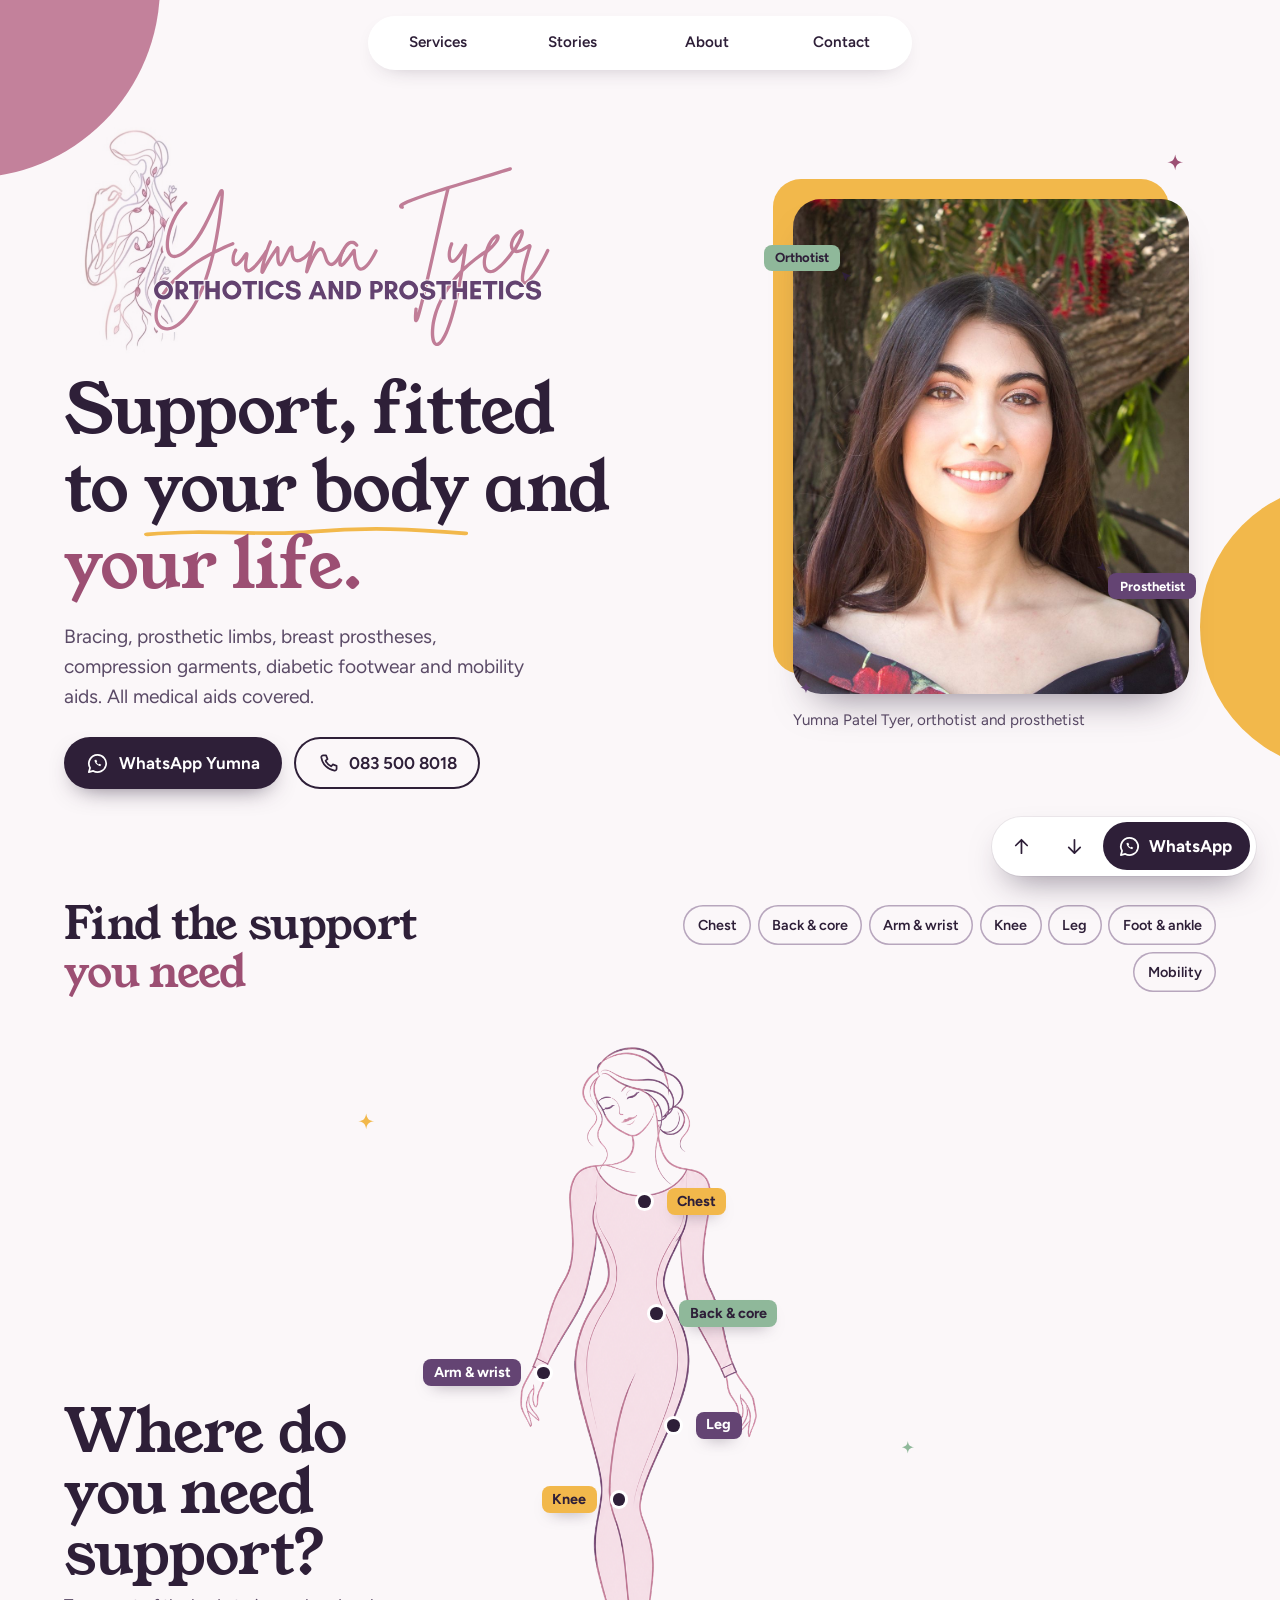
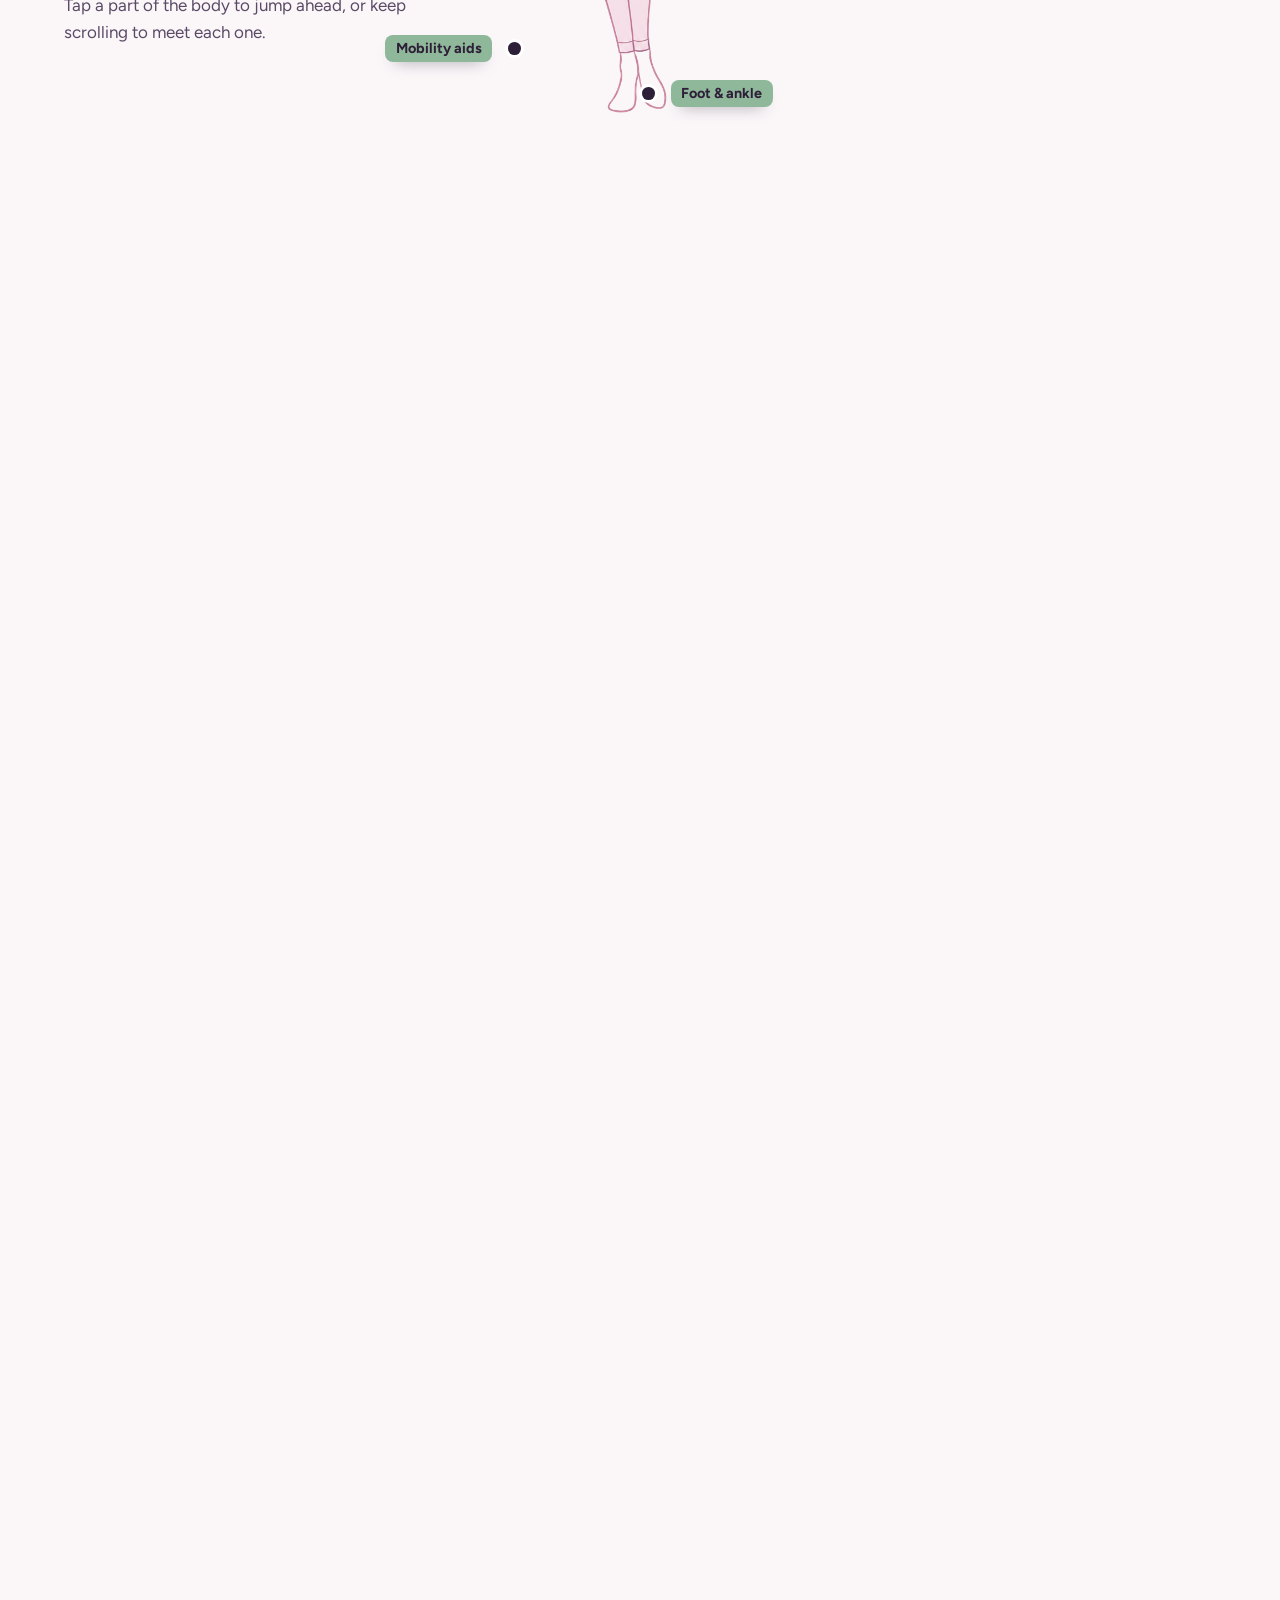
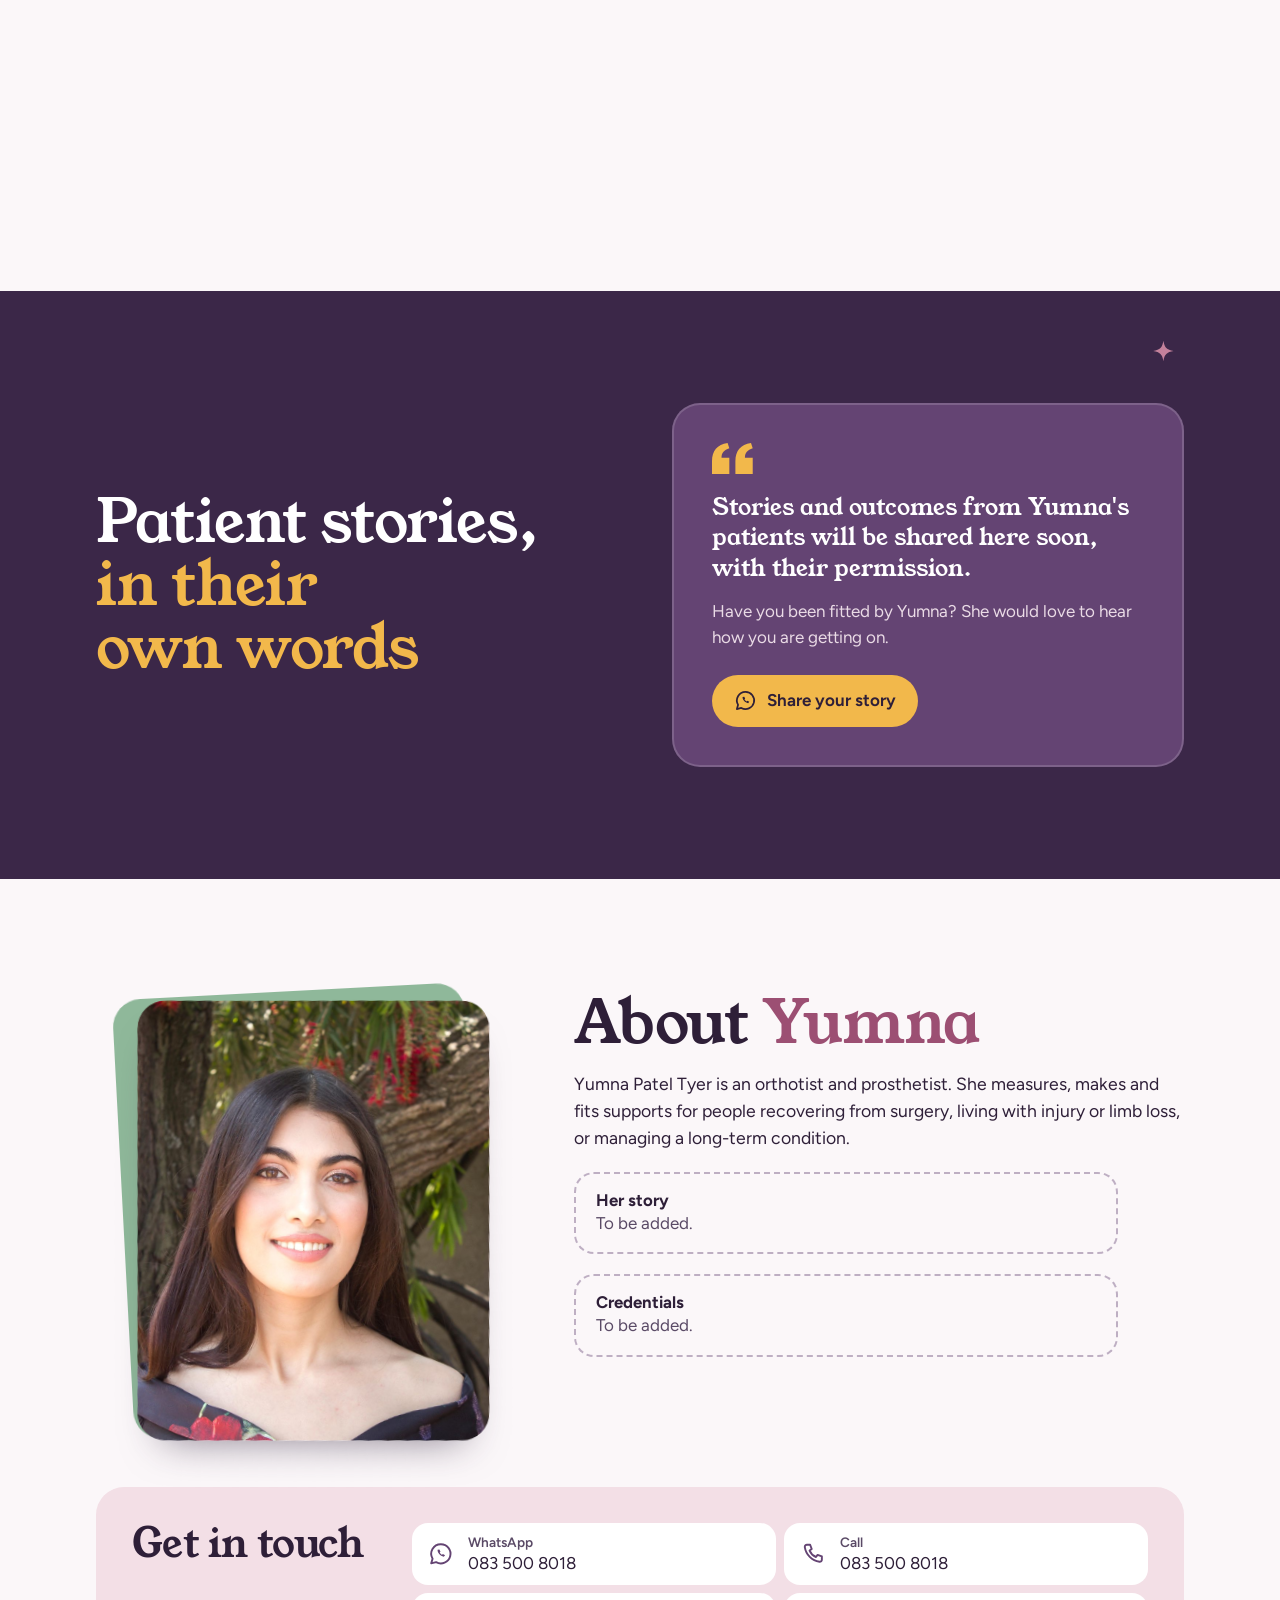
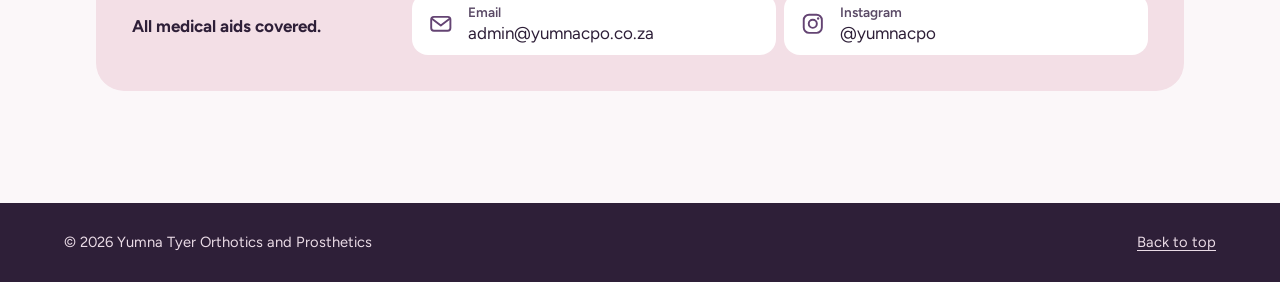
==== index.html @ 320eb532 "Initial commit: landing page, brand assets and generated hero illustrations Adds the static landing " ====
<!doctype html>
<html lang="en-ZA">
<head>
<meta charset="utf-8">
<meta name="viewport" content="width=device-width, initial-scale=1">
<title>Yumna Tyer Orthotics and Prosthetics</title>
<meta name="description" content="Bracing, prosthetic limbs, breast prostheses, compression garments, diabetic footwear and mobility aids, fitted by orthotist and prosthetist Yumna Patel Tyer. All medical aids covered.">
<meta name="theme-color" content="#fbf7f9">
<link rel="preload" href="assets/fonts/young-serif.woff2" as="font" type="font/woff2" crossorigin>
<link rel="preload" href="assets/fonts/figtree-var.woff2" as="font" type="font/woff2" crossorigin>
<link rel="stylesheet" href="css/styles.css">
<script>document.documentElement.classList.add('js');</script>
</head>
<body>

<svg class="sprite" aria-hidden="true" focusable="false">
  <symbol id="i-whatsapp" viewBox="0 0 24 24"><path d="M12 3a9 9 0 0 0-7.7 13.6L3 21l4.6-1.2A9 9 0 1 0 12 3Z" fill="none" stroke="currentColor" stroke-width="1.8" stroke-linejoin="round"/><path d="M9 8.3c-.3 2.7 2.5 5.8 5.8 6.5l1.2-1.5-2-1-.8.7c-.9-.4-1.8-1.3-2.2-2.2l.7-.8-1-2L9 8.3Z" fill="currentColor"/></symbol>
  <symbol id="i-up" viewBox="0 0 24 24"><path d="M12 19V5m-6 6 6-6 6 6" fill="none" stroke="currentColor" stroke-width="1.8" stroke-linecap="round" stroke-linejoin="round"/></symbol>
  <symbol id="i-down" viewBox="0 0 24 24"><path d="M12 5v14m-6-6 6 6 6-6" fill="none" stroke="currentColor" stroke-width="1.8" stroke-linecap="round" stroke-linejoin="round"/></symbol>
  <symbol id="i-phone" viewBox="0 0 24 24"><path d="M6.5 3.5h3l1.5 4-2 1.5a11 11 0 0 0 6 6l1.5-2 4 1.5v3a2 2 0 0 1-2.2 2A16.5 16.5 0 0 1 4.5 5.700a2 2 0 0 1 2-2.2Z" fill="none" stroke="currentColor" stroke-width="1.8" stroke-linejoin="round"/></symbol>
  <symbol id="i-mail" viewBox="0 0 24 24"><rect x="3" y="5.5" width="18" height="13" rx="2.5" fill="none" stroke="currentColor" stroke-width="1.8"/><path d="m4 7.500 8 6 8-6" fill="none" stroke="currentColor" stroke-width="1.8" stroke-linecap="round" stroke-linejoin="round"/></symbol>
  <symbol id="i-instagram" viewBox="0 0 24 24"><rect x="3.5" y="3.5" width="17" height="17" rx="5" fill="none" stroke="currentColor" stroke-width="1.8"/><circle cx="12" cy="12" r="3.800" fill="none" stroke="currentColor" stroke-width="1.8"/><circle cx="17" cy="7" r="1.1" fill="currentColor"/></symbol>
  <symbol id="i-pause" viewBox="0 0 24 24"><path d="M9 6v12m6-12v12" fill="none" stroke="currentColor" stroke-width="2.2" stroke-linecap="round"/></symbol>
  <symbol id="i-play" viewBox="0 0 24 24"><path d="M8.5 5.500v13l10-6.500-10-6.500Z" fill="currentColor"/></symbol>
  <symbol id="i-spark" viewBox="0 0 24 24"><path d="M12 1.500c.9 5.700 2.800 7.600 8.500 8.500-5.700.9-7.600 2.800-8.500 8.500-.9-5.700-2.800-7.600-8.500-8.500 5.700-.9 7.600-2.800 8.500-8.500Z" fill="currentColor"/></symbol>
  <symbol id="i-pointer" viewBox="0 0 12 12"><path d="M1 1l10 4-4.300 1.700L5 11 1 1Z" fill="currentColor"/></symbol>
</svg>

<a class="skip" href="#services">Skip to services</a>

<header class="top" id="top">
  <nav class="menu" aria-label="Sections">
    <a href="#services">Services</a>
    <a href="#stories">Stories</a>
    <a href="#about">About</a>
    <a href="#contact">Contact</a>
  </nav>
</header>

<main>

<!-- HERO -->
<section class="hero" data-stop>
  <span class="blob blob--mauve" aria-hidden="true"></span>
  <span class="blob blob--marigold" aria-hidden="true"></span>

  <div class="hero__copy">
    <h1 class="logo"><img src="assets/yumnacpo_logo.svg" alt="Yumna Tyer Orthotics and Prosthetics" width="839" height="708"></h1>
    <p class="mission">Support, fitted to <em class="mark">your body</em> and <span class="tone">your life.</span></p>
    <p class="lede">Bracing, prosthetic limbs, breast prostheses, compression garments, diabetic footwear and mobility aids. All medical aids covered.</p>
    <div class="actions">
      <a class="btn btn--primary" href="https://wa.me/27835008018?text=Hi%20Yumna%2C%20I%20found%20you%20through%20your%20website."><svg class="icon"><use href="#i-whatsapp"/></svg>WhatsApp Yumna</a>
      <a class="btn btn--quiet" href="tel:+27835008018"><svg class="icon"><use href="#i-phone"/></svg>083 500 8018</a>
    </div>
  </div>

  <figure class="portrait">
    <div class="portrait__tile">
      <img src="assets/site/portrait.jpg" alt="Yumna Patel Tyer, smiling, outdoors in front of a flowering bottlebrush tree" width="960" height="1440">
    </div>
    <span class="tag tag--sage tag--a" aria-hidden="true"><svg class="tag__ptr"><use href="#i-pointer"/></svg>Orthotist</span>
    <span class="tag tag--plum tag--b" aria-hidden="true"><svg class="tag__ptr"><use href="#i-pointer"/></svg>Prosthetist</span>
    <svg class="spark spark--a" aria-hidden="true"><use href="#i-spark"/></svg>
    <svg class="spark spark--b" aria-hidden="true"><use href="#i-spark"/></svg>
    <figcaption>Yumna Patel Tyer, orthotist and prosthetist</figcaption>
  </figure>
</section>

<!-- SERVICES -->
<section class="services" id="services" aria-labelledby="services-title">
  <div class="track">
    <div class="stage is-rest">

      <header class="stage__head">
        <h2 id="services-title">Find the support <span class="tone">you need</span></h2>
        <nav class="rail" aria-label="Body areas">
          <button type="button" data-go="1">Chest</button>
          <button type="button" data-go="2">Back &amp; core</button>
          <button type="button" data-go="3">Arm &amp; wrist</button>
          <button type="button" data-go="4">Knee</button>
          <button type="button" data-go="5">Leg</button>
          <button type="button" data-go="6">Foot &amp; ankle</button>
          <button type="button" data-go="7">Mobility</button>
        </nav>
      </header>

      <div class="stage__body">

        <div class="figure">
          <div class="figure__frame">
            <img class="figure__pose is-active" data-pose="0" src="assets/site/figure-00-rest.png" alt="" width="760" height="1344">
            <div class="spots">
              <button type="button" class="spot spot--r tag--marigold" style="--x:51%;--y:26%" data-go="1"><span class="spot__dot"></span><span class="spot__label">Chest</span></button>
              <button type="button" class="spot spot--r tag--sage" style="--x:54%;--y:41%" data-go="2"><span class="spot__dot"></span><span class="spot__label">Back &amp; core</span></button>
              <button type="button" class="spot spot--l tag--plum" style="--x:27%;--y:49%" data-go="3"><span class="spot__dot"></span><span class="spot__label">Arm &amp; wrist</span></button>
              <button type="button" class="spot spot--l tag--marigold" style="--x:45%;--y:66%" data-go="4"><span class="spot__dot"></span><span class="spot__label">Knee</span></button>
              <button type="button" class="spot spot--r tag--plum" style="--x:58%;--y:56%" data-go="5"><span class="spot__dot"></span><span class="spot__label">Leg</span></button>
              <button type="button" class="spot spot--r tag--sage" style="--x:52%;--y:92%" data-go="6"><span class="spot__dot"></span><span class="spot__label">Foot &amp; ankle</span></button>
              <button type="button" class="spot spot--l tag--sage" style="--x:20%;--y:86%" data-go="7"><span class="spot__dot"></span><span class="spot__label">Mobility aids</span></button>
            </div>
          </div>
          <svg class="spark spark--c" aria-hidden="true"><use href="#i-spark"/></svg>
          <svg class="spark spark--d" aria-hidden="true"><use href="#i-spark"/></svg>
        </div>

        <div class="panels">

          <article class="region region--intro is-active" data-step="0">
            <div class="region__text">
              <h3>Where do you need support?</h3>
              <p>Tap a part of the body to jump ahead, or keep scrolling to meet each one.</p>
            </div>
          </article>

          <article class="region" id="region-chest" data-step="1">
            <div class="region__text">
              <h3>Chest</h3>
              <ul class="region__services"><li>Breast prostheses</li><li>Post-mastectomy garments</li></ul>
            </div>
            <div class="deck">
              <ul class="deck__cards">
                <li class="card card--marigold"><div class="card__art"><img src="assets/site/product-breast-prosthesis.png" alt="" loading="lazy" width="640" height="640"></div><div class="card__body"><h4>Breast prosthesis</h4><p>A soft silicone form worn inside a pocketed bra to restore shape and balance after a mastectomy.</p></div></li>
                <li class="card card--sage"><div class="card__art"><img src="assets/site/product-mastectomy-bra.png" alt="" loading="lazy" width="640" height="640"></div><div class="card__body"><h4>Post-mastectomy bra</h4><p>A bra with pocketed cups and wide straps, made to hold a breast form securely and comfortably.</p></div></li>
                <li class="card card--soon"><div class="card__body"><h4>Guides for chest care</h4><p>Advice and videos for this area are on the way. Follow <a href="https://www.instagram.com/yumnacpo/">@yumnacpo</a> for updates.</p></div></li>
              </ul>
            </div>
          </article>

          <article class="region" id="region-back" data-step="2">
            <div class="region__text">
              <h3>Back &amp; core</h3>
              <ul class="region__services"><li>Post-op bracing</li><li>Cosmetic post-op compression</li></ul>
            </div>
            <div class="deck">
              <ul class="deck__cards">
                <li class="card card--plum"><div class="card__art"><img src="assets/site/product-back-brace.png" alt="" loading="lazy" width="640" height="640"></div><div class="card__body"><h4>Spinal brace</h4><p>A wraparound brace with a firm back panel that supports the lower spine after surgery or injury.</p></div></li>
                <li class="card card--marigold"><div class="card__art"><img src="assets/site/product-postop-compression.png" alt="" loading="lazy" width="640" height="640"></div><div class="card__body"><h4>Post-surgical compression garment</h4><p>A high-waisted garment that applies even pressure after cosmetic or abdominal surgery.</p></div></li>
                <li class="card card--soon"><div class="card__body"><h4>Guides for back and core</h4><p>Advice and videos for this area are on the way. Follow <a href="https://www.instagram.com/yumnacpo/">@yumnacpo</a> for updates.</p></div></li>
              </ul>
            </div>
          </article>

          <article class="region" id="region-arm" data-step="3">
            <div class="region__text">
              <h3>Arm &amp; wrist</h3>
              <ul class="region__services"><li>Fracture supports</li><li>Injury bracing</li><li>Medical compression garments</li></ul>
            </div>
            <div class="deck">
              <ul class="deck__cards">
                <li class="card card--sage"><div class="card__art"><img src="assets/site/product-wrist-support.png" alt="" loading="lazy" width="640" height="640"></div><div class="card__body"><h4>Wrist and forearm splint</h4><p>A strapped support that holds the wrist and forearm still while a fracture mends.</p></div></li>
                <li class="card card--plum"><div class="card__art"><img src="assets/site/product-arm-sleeve.png" alt="" loading="lazy" width="640" height="640"></div><div class="card__body"><h4>Compression arm sleeve</h4><p>A graduated-pressure sleeve worn along the arm to help manage swelling.</p></div></li>
                <li class="card card--soon"><div class="card__body"><h4>Guides for arms and wrists</h4><p>Advice and videos for this area are on the way. Follow <a href="https://www.instagram.com/yumnacpo/">@yumnacpo</a> for updates.</p></div></li>
              </ul>
            </div>
          </article>

          <article class="region" id="region-knee" data-step="4">
            <div class="region__text">
              <h3>Knee</h3>
              <ul class="region__services"><li>Injury bracing</li><li>Osteoarthritic bracing</li><li>Post-op bracing</li></ul>
            </div>
            <div class="deck">
              <ul class="deck__cards">
                <li class="card card--marigold"><div class="card__art"><img src="assets/site/product-knee-injury-brace.png" alt="" loading="lazy" width="640" height="640"></div><div class="card__body"><h4>Hinged knee brace</h4><p>A brace with side hinges that steadies the knee after a sprain or ligament injury.</p></div></li>
                <li class="card card--sage"><div class="card__art"><img src="assets/site/product-knee-oa-brace.png" alt="" loading="lazy" width="640" height="640"></div><div class="card__body"><h4>Osteoarthritis knee brace</h4><p>An unloader brace that shifts pressure away from the worn side of the knee joint.</p></div></li>
                <li class="card card--plum"><div class="card__art"><img src="assets/site/product-knee-postop-brace.png" alt="" loading="lazy" width="640" height="640"></div><div class="card__body"><h4>Post-op knee brace</h4><p>A brace with an adjustable dial that limits how far the knee bends while it recovers from surgery.</p></div></li>
                <li class="card card--soon"><div class="card__body"><h4>Guides for knees</h4><p>Advice and videos for this area are on the way. Follow <a href="https://www.instagram.com/yumnacpo/">@yumnacpo</a> for updates.</p></div></li>
              </ul>
            </div>
          </article>

          <article class="region" id="region-leg" data-step="5">
            <div class="region__text">
              <h3>Leg</h3>
              <ul class="region__services"><li>Prosthetic limbs</li><li>Medical compression garments</li></ul>
            </div>
            <div class="deck">
              <ul class="deck__cards">
                <li class="card card--marigold"><div class="card__art"><img src="assets/site/product-prosthetic-leg.png" alt="" loading="lazy" width="640" height="640"></div><div class="card__body"><h4>Below-knee prosthetic leg</h4><p>A custom socket, pylon and foot, built and fitted to replace the lower leg.</p></div></li>
                <li class="card card--sage"><div class="card__art"><img src="assets/site/product-compression-stocking.png" alt="" loading="lazy" width="640" height="640"></div><div class="card__body"><h4>Compression stockings</h4><p>Knee-high medical stockings that apply graduated pressure to the lower legs.</p></div></li>
                <li class="card card--soon"><div class="card__body"><h4>Guides for legs</h4><p>Advice and videos for this area are on the way. Follow <a href="https://www.instagram.com/yumnacpo/">@yumnacpo</a> for updates.</p></div></li>
              </ul>
            </div>
          </article>

          <article class="region" id="region-foot" data-step="6">
            <div class="region__text">
              <h3>Foot &amp; ankle</h3>
              <ul class="region__services"><li>Diabetic footwear</li><li>Fracture supports</li></ul>
            </div>
            <div class="deck">
              <ul class="deck__cards">
                <li class="card card--plum"><div class="card__art"><img src="assets/site/product-diabetic-shoe.png" alt="" loading="lazy" width="640" height="640"></div><div class="card__body"><h4>Diabetic footwear</h4><p>Shoes with a wide, deep toe box and soft uppers that protect sensitive feet.</p></div></li>
                <li class="card card--marigold"><div class="card__art"><img src="assets/site/product-walker-boot.png" alt="" loading="lazy" width="640" height="640"></div><div class="card__body"><h4>Walker boot</h4><p>A rigid, strapped boot that protects the foot and ankle after a fracture.</p></div></li>
                <li class="card card--soon"><div class="card__body"><h4>Guides for feet and ankles</h4><p>Advice and videos for this area are on the way. Follow <a href="https://www.instagram.com/yumnacpo/">@yumnacpo</a> for updates.</p></div></li>
              </ul>
            </div>
          </article>

          <article class="region" id="region-mobility" data-step="7">
            <div class="region__text">
              <h3>Mobility</h3>
              <ul class="region__services"><li>Wheelchairs</li><li>Mobility aids</li></ul>
            </div>
            <div class="deck">
              <ul class="deck__cards">
                <li class="card card--sage"><div class="card__art"><img src="assets/site/product-wheelchair.png" alt="" loading="lazy" width="640" height="640"></div><div class="card__body"><h4>Wheelchair</h4><p>A lightweight manual wheelchair, chosen and adjusted to fit you.</p></div></li>
                <li class="card card--plum"><div class="card__art"><img src="assets/site/product-walking-frame.png" alt="" loading="lazy" width="640" height="640"></div><div class="card__body"><h4>Walking frame and crutches</h4><p>A folding frame and elbow crutches for steadier walking.</p></div></li>
                <li class="card card--soon"><div class="card__body"><h4>Guides for getting around</h4><p>Advice and videos for this area are on the way. Follow <a href="https://www.instagram.com/yumnacpo/">@yumnacpo</a> for updates.</p></div></li>
              </ul>
            </div>
          </article>

        </div>
      </div>
    </div>
  </div>
</section>

<!-- STORIES -->
<section class="stories" id="stories" data-stop aria-labelledby="stories-title">
  <svg class="spark spark--e" aria-hidden="true"><use href="#i-spark"/></svg>
  <div class="stories__inner">
    <h2 id="stories-title">Patient stories, <span class="tone">in their own words</span></h2>
    <div class="story-slot">
      <svg class="story-slot__quote" viewBox="0 0 48 36" aria-hidden="true"><path d="M0 36V21C0 9 6 2 18 0l2 6c-6 2-9 5-9 11h9v19H0Zm27 0V21C27 9 33 2 45 0l2 6c-6 2-9 5-9 11h9v19H27Z" fill="currentColor"/></svg>
      <p class="story-slot__lead">Stories and outcomes from Yumna's patients will be shared here soon, with their permission.</p>
      <p>Have you been fitted by Yumna? She would love to hear how you are getting on.</p>
      <a class="btn btn--light" href="https://wa.me/27835008018?text=Hi%20Yumna%2C%20I%27d%20like%20to%20share%20my%20story."><svg class="icon"><use href="#i-whatsapp"/></svg>Share your story</a>
    </div>
  </div>
</section>

<!-- ABOUT -->
<section class="about" id="about" data-stop aria-labelledby="about-title">
  <div class="about__inner">
    <figure class="about__photo">
      <img src="assets/site/portrait.jpg" alt="Portrait of Yumna Patel Tyer" loading="lazy" width="960" height="1440">
    </figure>
    <div class="about__copy">
      <h2 id="about-title">About <span class="tone">Yumna</span></h2>
      <p class="about__role">Yumna Patel Tyer is an orthotist and prosthetist. She measures, makes and fits supports for people recovering from surgery, living with injury or limb loss, or managing a long-term condition.</p>
      <div class="todo">
        <h3>Her story</h3>
        <p>To be added.</p>
      </div>
      <div class="todo">
        <h3>Credentials</h3>
        <p>To be added.</p>
      </div>
    </div>

    <div class="contact" id="contact">
      <h2>Get in touch</h2>
      <ul class="contact__list">
        <li><a href="https://wa.me/27835008018?text=Hi%20Yumna%2C%20I%20found%20you%20through%20your%20website."><svg class="icon"><use href="#i-whatsapp"/></svg><span><b>WhatsApp</b>083 500 8018</span></a></li>
        <li><a href="tel:+27835008018"><svg class="icon"><use href="#i-phone"/></svg><span><b>Call</b>083 500 8018</span></a></li>
        <li><a href="mailto:admin@yumnacpo.co.za"><svg class="icon"><use href="#i-mail"/></svg><span><b>Email</b>admin@yumnacpo.co.za</span></a></li>
        <li><a href="https://www.instagram.com/yumnacpo/"><svg class="icon"><use href="#i-instagram"/></svg><span><b>Instagram</b>@yumnacpo</span></a></li>
      </ul>
      <p class="contact__note">All medical aids covered.</p>
    </div>
  </div>
</section>

</main>

<footer class="foot">
  <p>© 2026 Yumna Tyer Orthotics and Prosthetics</p>
  <a href="#top">Back to top</a>
</footer>

<div class="dock" role="group" aria-label="Quick actions">
  <button type="button" class="dock__btn" data-nav="prev" aria-label="Previous section"><svg class="icon"><use href="#i-up"/></svg></button>
  <button type="button" class="dock__btn" data-nav="next" aria-label="Next section"><svg class="icon"><use href="#i-down"/></svg></button>
  <a class="dock__wa" href="https://wa.me/27835008018?text=Hi%20Yumna%2C%20I%20found%20you%20through%20your%20website."><svg class="icon"><use href="#i-whatsapp"/></svg><span>WhatsApp</span></a>
</div>

<script src="js/main.js" defer></script>
</body>
</html>
---- css/styles.css ----
@font-face {
  font-family: "Young Serif";
  src: url("../assets/fonts/young-serif.woff2") format("woff2");
  font-weight: 400;
  font-display: swap;
}
@font-face {
  font-family: "Figtree";
  src: url("../assets/fonts/figtree-var.woff2") format("woff2");
  font-weight: 400 700;
  font-display: swap;
}

:root {
  --ground: #fbf7f9;
  --ink: #2e1f38;
  --ink-soft: #5a4a66;
  --plum: #644473;
  --plum-deep: #3b2748;
  --mauve: #c3819b;
  --rose: #9c4f73;
  --blush: #f3dfe6;
  --marigold: #f2b84b;
  --sage: #8fb89a;
  --white: #fff;

  --display: "Young Serif", "Iowan Old Style", Georgia, serif;
  --text: "Figtree", "Segoe UI", system-ui, sans-serif;

  --ease: cubic-bezier(.16, 1, .3, 1);
  --gutter: 1.25rem;
  --radius: 1.25rem;
  --dock-space: 5.25rem;
}

*, *::before, *::after { box-sizing: border-box; }
html { -webkit-text-size-adjust: 100%; scrollbar-color: var(--mauve) var(--blush); }
@media (prefers-reduced-motion: no-preference) { html { scroll-behavior: smooth; } }
body {
  margin: 0;
  background: var(--ground);
  color: var(--ink);
  font: 400 1.0625rem/1.55 var(--text);
  overflow-x: clip;
  caret-color: var(--plum);
}
::selection { background: var(--marigold); color: var(--ink); }
img, video, svg { display: block; max-width: 100%; }
img { height: auto; }
h1, h2, h3, h4, p, ul, figure { margin: 0; }
ul { padding: 0; list-style: none; }
a { color: inherit; text-underline-offset: .2em; text-decoration-thickness: .08em; }
button { font: inherit; color: inherit; background: none; border: 0; padding: 0; cursor: pointer; }
:focus-visible { outline: 3px solid var(--plum); outline-offset: 3px; border-radius: 6px; }
.stories :focus-visible { outline-color: var(--marigold); }

h2, h3, .mission { font-family: var(--display); font-weight: 400; letter-spacing: -.015em; text-wrap: balance; }
.tone { color: var(--rose); }
.icon { width: 1.35em; height: 1.35em; flex: none; }
.sprite { position: absolute; width: 0; height: 0; overflow: hidden; }

.skip { position: absolute; left: 1rem; top: -4rem; z-index: 50; background: var(--ink); color: var(--white); padding: .75rem 1rem; border-radius: .75rem; }
.skip:focus { top: 1rem; }

/* ---------- buttons ---------- */
.btn {
  display: inline-flex; align-items: center; justify-content: center; gap: .6rem;
  min-height: 3.25rem; padding: .8rem 1.4rem; border-radius: 999px;
  font-weight: 650; text-decoration: none; line-height: 1.1;
  transition: transform .35s var(--ease), background-color .2s, box-shadow .35s var(--ease);
}
.btn--primary { background: var(--ink); color: var(--white); box-shadow: 0 10px 24px -12px rgb(46 31 56 / .7); }
.btn--primary:hover { background: var(--plum); transform: translateY(-2px); box-shadow: 0 16px 28px -14px rgb(46 31 56 / .7); }
.btn--quiet { color: var(--ink); box-shadow: inset 0 0 0 2px var(--ink); }
.btn--quiet:hover { background: var(--blush); }
.btn--light { background: var(--marigold); color: var(--ink); }
.btn--light:hover { background: var(--white); transform: translateY(-2px); }
.btn:active { transform: translateY(0) scale(.98); }

/* ---------- top menu ---------- */
.top { padding: 1rem var(--gutter) 0; position: relative; z-index: 2; }
.menu {
  display: flex; justify-content: space-between; gap: .25rem;
  max-width: 34rem; margin: 0 auto; padding: .3rem;
  background: var(--white); border-radius: 999px;
  box-shadow: 0 8px 24px -16px rgb(46 31 56 / .45);
}
.menu a { flex: 1; text-align: center; padding: .65rem .4rem; border-radius: 999px; font-size: .95rem; font-weight: 600; text-decoration: none; transition: background-color .2s; }
.menu a:hover { background: var(--blush); }

/* ---------- hero ---------- */
.hero {
  position: relative; overflow: clip;
  display: grid; gap: 2.5rem;
  padding: 1.5rem var(--gutter) 4rem;
  margin-top: -4.25rem; padding-top: 5.75rem;
}
.blob { position: absolute; border-radius: 50%; z-index: 0; }
.blob--mauve { width: 15rem; height: 15rem; left: -8rem; top: -7rem; background: var(--mauve); }
.blob--marigold { width: 13rem; height: 13rem; right: -8.5rem; top: 46%; background: var(--marigold); }
.hero__copy, .portrait { position: relative; }

.logo { width: min(100%, 27rem); aspect-ratio: 839 / 372; overflow: hidden; margin: 0 auto 0 -2%; }
.logo img { width: 100%; height: auto; margin-top: -22%; mix-blend-mode: multiply; }

.mission { font-size: clamp(2.1rem, 8.4vw, 4.25rem); line-height: 1.14; margin-top: 1rem; }
.mark {
  font-style: normal; white-space: nowrap; padding-bottom: .04em;
  background: url("data:image/svg+xml,%3Csvg xmlns='http://www.w3.org/2000/svg' viewBox='0 0 200 12' preserveAspectRatio='none'%3E%3Cpath d='M2 8C40 2 70 10 104 5s62-3 94 2' fill='none' stroke='%23f2b84b' stroke-width='4' stroke-linecap='round'/%3E%3C/svg%3E") no-repeat 0 100% / 100% .16em;
}
.js .mark { background-size: 0% .16em; transition: background-size 1.1s var(--ease) .35s; }
.js .is-seen .mark, .js .mark.is-seen { background-size: 100% .16em; }
.lede { margin-top: 1.1rem; max-width: 34ch; color: var(--ink-soft); font-size: 1.1rem; }
.actions { display: flex; flex-wrap: wrap; gap: .75rem; margin-top: 1.6rem; }

.portrait { width: min(100%, 23rem); margin: 0 auto; padding: 0 1.25rem 0 0; }
.portrait__tile { position: relative; border-radius: 1.75rem; background: var(--marigold); aspect-ratio: 4 / 5; }
.portrait__tile img {
  position: absolute; inset: 0; width: 100%; height: 100%; object-fit: cover; object-position: 50% 18%;
  border-radius: 1.75rem; transform: translate(1.25rem, 1.25rem);
  box-shadow: 0 24px 40px -24px rgb(46 31 56 / .6);
}
.portrait figcaption { margin: 2.2rem 0 0 1.25rem; font-size: .95rem; color: var(--ink-soft); }

.tag {
  position: absolute; z-index: 2; display: inline-flex; align-items: center;
  padding: .32rem .7rem; border-radius: .5rem; font-size: .82rem; font-weight: 700; line-height: 1.2;
}
.tag__ptr { position: absolute; width: .7rem; height: .7rem; color: var(--ink); }
.tag--sage, .tag--sage .spot__label { background: var(--sage); color: var(--ink); }
.tag--plum, .tag--plum .spot__label { background: var(--plum); color: var(--white); }
.tag--marigold, .tag--marigold .spot__label { background: var(--marigold); color: var(--ink); }
.tag--a { left: -.6rem; top: 12%; }
.tag--a .tag__ptr { right: -.75rem; bottom: -.7rem; }
.tag--b { right: -.4rem; bottom: 24%; }
.tag--b .tag__ptr { left: -.8rem; top: -.75rem; transform: rotate(180deg); }
.spark { position: absolute; width: 1.4rem; height: 1.4rem; z-index: 1; }
.spark--a { color: var(--rose); right: .2rem; top: -1.6rem; }
.spark--b { color: var(--plum); left: 6%; bottom: 2.2rem; width: 1rem; height: 1rem; }

@media (prefers-reduced-motion: no-preference) {
  .tag--a { animation: bob 6s ease-in-out infinite; }
  .tag--b { animation: bob 7s ease-in-out -2s infinite; }
  .spark { animation: twinkle 4.5s ease-in-out infinite; }
  .spark--b, .spark--d { animation-delay: -2s; }
}
@keyframes bob { 50% { transform: translateY(-7px); } }
@keyframes twinkle { 50% { transform: scale(.6) rotate(20deg); opacity: .55; } }

/* ---------- services: shared ---------- */
.services { position: relative; }
.stage { padding: 1.25rem 0 2rem; }
.stage__head { padding: 0 var(--gutter); }
.stage__head h2 { font-size: clamp(1.55rem, 6vw, 2.75rem); line-height: 1.08; }
.rail {
  display: flex; gap: .4rem; margin: .7rem calc(var(--gutter) * -1) 0; padding: .25rem var(--gutter);
  overflow-x: auto; scrollbar-width: none; scroll-snap-type: x proximity;
}
.rail::-webkit-scrollbar { display: none; }
.rail button {
  flex: none; min-height: 2.5rem; padding: .35rem .9rem; border-radius: 999px; scroll-snap-align: center;
  font-size: .9rem; font-weight: 600; white-space: nowrap;
  box-shadow: inset 0 0 0 1.5px rgb(100 68 115 / .45);
  transition: background-color .25s, color .25s, box-shadow .25s;
}
.rail button:hover { background: var(--blush); }
.rail button[aria-current="true"] { background: var(--ink); color: var(--white); box-shadow: none; }

.figure { position: relative; width: min(62%, 15rem); margin: 1rem auto; }
.figure__frame { position: relative; aspect-ratio: 9 / 16; }
.figure__pose, .figure__clip { position: absolute; inset: 0; width: 100%; height: 100%; object-fit: contain; }
.figure__pose { opacity: 0; transition: opacity .7s var(--ease); }
.figure__pose.is-active { opacity: 1; }
.figure__clip {
  opacity: 0; pointer-events: none;
  /* lifts the clip's off-white ground to pure white so multiply leaves no rectangle */
  filter: brightness(1.085) contrast(1.04); mix-blend-mode: multiply;
  transition: opacity .25s linear;
}
.figure.is-moving .figure__clip.is-live { opacity: 1; }
.figure.is-moving .figure__pose { opacity: 0; transition-duration: .01s; }
.spark--c { color: var(--marigold); left: -18%; top: 14%; }
.spark--d { color: var(--sage); right: -16%; top: 58%; width: 1.1rem; height: 1.1rem; }

.spots { display: none; }

.region { padding: 2.25rem var(--gutter) 0; }
.region__text h3 { font-size: clamp(1.8rem, 7.5vw, 3.75rem); line-height: 1.02; }
.region__text p { color: var(--ink-soft); margin-top: .5rem; max-width: 32ch; }
.region__services { display: flex; flex-wrap: wrap; gap: .15rem .9rem; margin-top: .45rem; color: var(--ink-soft); font-weight: 600; font-size: .95rem; }
.region__services li { display: flex; align-items: center; gap: .45rem; }
.region__services li::before { content: ""; width: .45rem; height: .45rem; border-radius: 50% 0 50% 50%; background: var(--mauve); transform: rotate(45deg); }

.deck { margin-top: 1rem; }
.deck__cards { display: grid; gap: .75rem; }
.card {
  display: grid; grid-template-columns: 6.75rem 1fr; align-items: stretch;
  background: var(--white); border-radius: var(--radius); overflow: hidden;
  box-shadow: 0 14px 30px -22px rgb(46 31 56 / .55);
}
.card__art { display: grid; place-items: center; padding: .7rem; }
.card__art img { width: 100%; height: auto; }
.card--marigold .card__art { background: var(--marigold); }
.card--sage .card__art { background: var(--sage); }
.card--plum .card__art { background: var(--plum); }
.card__body { padding: .85rem 1rem; align-self: center; }
.card__body h4 { font: 700 1.05rem/1.2 var(--text); }
.card__body p { margin-top: .3rem; font-size: .92rem; line-height: 1.4; color: var(--ink-soft); }
.card--soon { grid-template-columns: 1fr; background: var(--blush); box-shadow: inset 0 0 0 2px rgb(100 68 115 / .3); }
.card--soon .card__body { padding: 1rem 1.1rem; }
.card--soon a { color: var(--plum); font-weight: 700; }

/* ---------- services: pinned stage (needs JS) ---------- */
.js .track { height: calc(100svh + 7 * 78svh); }
.js .stage {
  position: sticky; top: 0; height: 100svh;
  display: flex; flex-direction: column;
  padding: .9rem 0 var(--dock-space);
  overflow: clip;
}
.js .stage__body { flex: 1; min-height: 0; display: flex; flex-direction: column; position: relative; }
.js .figure { flex: 1; min-height: 0; width: auto; margin: .5rem auto .25rem; display: grid; place-items: center; }
.js .figure__frame { height: 100%; max-height: 100%; }

.js .spots { display: block; position: absolute; inset: 0; transition: opacity .4s, visibility .4s; }
.js .stage:not(.is-rest) .spots { opacity: 0; visibility: hidden; }
.spot { position: absolute; left: var(--x); top: var(--y); width: 0; height: 0; }
.spot::before { content: ""; position: absolute; inset: -1.4rem -5.5rem -1.4rem -1.4rem; }
.spot--l::before { inset: -1.4rem -1.4rem -1.4rem -5.5rem; }
.spot__dot {
  position: absolute; left: -.4rem; top: -.4rem; width: .8rem; height: .8rem; border-radius: 50%;
  background: var(--ink); box-shadow: 0 0 0 3px var(--white);
}
.spot__dot::after { content: ""; position: absolute; inset: 0; border-radius: 50%; box-shadow: 0 0 0 2px var(--ink); opacity: 0; }
.spot__label {
  position: absolute; top: -.85rem; left: 1rem; white-space: nowrap;
  padding: .3rem .65rem; border-radius: .5rem; font-size: .78rem; font-weight: 700; line-height: 1.2;
  box-shadow: 0 8px 16px -10px rgb(46 31 56 / .6);
  transition: transform .35s var(--ease);
}
.spot--l .spot__label { left: auto; right: 1rem; }
.spot:hover .spot__label, .spot:focus-visible .spot__label { transform: scale(1.08); }
.spot:focus-visible { outline: none; }
.spot:focus-visible .spot__label { outline: 3px solid var(--plum); outline-offset: 3px; }
@media (prefers-reduced-motion: no-preference) {
  .spot__dot::after { animation: ping 2.8s var(--ease) infinite; }
  .spot:nth-child(2n) .spot__dot::after { animation-delay: -1.2s; }
  .spot:nth-child(3n) .spot__dot::after { animation-delay: -2s; }
}
@keyframes ping { 0% { transform: scale(1); opacity: .7; } 70%, 100% { transform: scale(2.6); opacity: 0; } }

.js .panels { position: relative; height: 16.25rem; flex: none; }
.js .region {
  position: absolute; inset: 0; padding: 0 var(--gutter);
  display: flex; flex-direction: column;
  opacity: 0; visibility: hidden; transform: translateY(14px);
  transition: opacity .35s linear, transform .6s var(--ease), visibility 0s .35s;
}
.js .region.is-active { opacity: 1; visibility: visible; transform: none; transition-delay: .12s, .12s, 0s; }
.js .region--intro { justify-content: center; text-align: center; align-items: center; }
.js .region--intro h3 { font-size: clamp(1.6rem, 6.5vw, 3rem); }
.js .region__text h3 { font-size: clamp(1.6rem, 6.5vw, 3.75rem); }

.js .deck { margin-top: auto; display: grid; grid-template-columns: 4px 1fr; grid-template-rows: auto auto; column-gap: .7rem; row-gap: .4rem; }
.deck__progress { grid-row: 1; border-radius: 4px; background: rgb(100 68 115 / .18); overflow: hidden; }
.deck__progress span { display: block; width: 100%; height: 100%; background: var(--plum); transform-origin: top; transform: scaleY(0); }
.deck.is-auto .deck__progress span { animation: fill var(--dwell, 4.6s) linear forwards paused; }
.deck.is-auto.is-running .deck__progress span { animation-play-state: running; }
@keyframes fill { to { transform: scaleY(1); } }
.js .deck__cards { grid-row: 1; grid-column: 2; display: grid; gap: 0; }
.js .card {
  grid-area: 1 / 1; height: 7.75rem;
  opacity: 0; visibility: hidden; transform: translateY(18px) scale(.98);
  transition: opacity .3s linear, transform .7s var(--ease), visibility 0s .3s;
}
.js .card.is-leaving { transform: translateY(-18px) scale(.98); }
.js .card.is-current { opacity: 1; visibility: visible; transform: none; transition-delay: 0s; }
.js .card__body p { display: -webkit-box; -webkit-line-clamp: 3; -webkit-box-orient: vertical; overflow: hidden; }
.deck__controls { grid-row: 2; grid-column: 2; display: flex; align-items: center; gap: .1rem; min-height: 2.25rem; }
.deck__dot { width: 2rem; height: 2.25rem; display: grid; place-items: center; }
.deck__dot::before { content: ""; width: .55rem; height: .55rem; border-radius: 50%; background: rgb(100 68 115 / .32); transition: width .4s var(--ease), background-color .2s; }
.deck__dot[aria-current="true"]::before { width: 1.4rem; border-radius: 999px; background: var(--plum); }
.deck__toggle { margin-left: auto; width: 2.25rem; height: 2.25rem; display: grid; place-items: center; border-radius: 50%; color: var(--plum); }
.deck__toggle:hover { background: var(--blush); }
.deck__toggle .icon { width: 1.1rem; height: 1.1rem; }

/* ---------- stories ---------- */
.stories { position: relative; background: var(--plum-deep); color: var(--white); padding: 4.5rem var(--gutter) 5rem; overflow: clip; }
.stories h2 { font-size: clamp(2rem, 7.5vw, 3.75rem); line-height: 1.05; max-width: 16ch; }
.stories .tone { color: var(--marigold); }
.stories__inner { max-width: 68rem; margin: 0 auto; display: grid; gap: 2.25rem; }
.story-slot {
  position: relative; padding: 2rem 1.5rem; border-radius: 1.75rem;
  background: var(--plum); max-width: 34rem;
  box-shadow: inset 0 0 0 2px rgb(255 255 255 / .16);
}
.story-slot__quote { width: 2.6rem; height: auto; color: var(--marigold); margin-bottom: 1.1rem; }
.story-slot__lead { font-family: var(--display); font-size: 1.45rem; line-height: 1.32; }
.story-slot p + p { margin-top: .9rem; color: #eadbe6; }
.story-slot .btn { margin-top: 1.5rem; }
.spark--e { color: var(--mauve); right: 8%; top: 3rem; width: 1.8rem; height: 1.8rem; }

/* ---------- about ---------- */
.about { padding: 4.5rem var(--gutter) 5rem; }
.about__inner { max-width: 68rem; margin: 0 auto; display: grid; gap: 2.5rem; }
.about__photo { width: min(72%, 17rem); border-radius: 1.75rem; background: var(--sage); transform: rotate(-3deg); }
.about__photo img { width: 100%; aspect-ratio: 4 / 5; object-fit: cover; object-position: 50% 18%; border-radius: 1.75rem; transform: rotate(3deg) translate(.9rem, .6rem); box-shadow: 0 24px 40px -26px rgb(46 31 56 / .6); }
.about h2 { font-size: clamp(2rem, 7.5vw, 3.75rem); line-height: 1.05; }
.about__role { margin-top: 1rem; max-width: 58ch; font-size: 1.1rem; }
.todo { margin-top: 1.25rem; padding: 1rem 1.2rem; border-radius: var(--radius); border: 2px dashed rgb(100 68 115 / .4); max-width: 34rem; }
.todo h3 { font: 700 1.05rem/1.2 var(--text); letter-spacing: 0; }
.todo p { color: var(--ink-soft); }

.contact { background: var(--blush); border-radius: 1.75rem; padding: 1.75rem 1.25rem 1.5rem; }
.contact h2 { font-size: clamp(1.7rem, 6vw, 2.5rem); }
.contact__list { margin-top: 1rem; display: grid; gap: .5rem; }
.contact__list a {
  display: flex; align-items: center; gap: .9rem; min-height: 3.75rem; padding: .7rem 1rem;
  background: var(--white); border-radius: 1rem; text-decoration: none;
  transition: transform .35s var(--ease), box-shadow .35s var(--ease);
}
.contact__list a:hover { transform: translateX(4px); box-shadow: 0 12px 22px -16px rgb(46 31 56 / .6); }
.contact__list .icon { width: 1.6rem; height: 1.6rem; color: var(--plum); }
.contact__list span { display: grid; line-height: 1.3; overflow-wrap: anywhere; }
.contact__list b { font-size: .85rem; color: var(--ink-soft); font-weight: 600; }
.contact__note { margin-top: 1rem; font-weight: 700; }

/* ---------- footer ---------- */
.foot { background: var(--ink); color: #eadbe6; padding: 1.75rem var(--gutter) calc(var(--dock-space) + 1rem); display: flex; flex-wrap: wrap; gap: .5rem 1.5rem; justify-content: space-between; font-size: .92rem; }
.foot :focus-visible { outline-color: var(--marigold); }

/* ---------- dock ---------- */
.dock {
  position: fixed; z-index: 30; left: 50%; bottom: max(.9rem, env(safe-area-inset-bottom));
  transform: translateX(-50%);
  display: flex; align-items: center; gap: .3rem; padding: .35rem;
  background: var(--white); border-radius: 999px;
  box-shadow: 0 16px 34px -14px rgb(46 31 56 / .55), 0 0 0 1px rgb(46 31 56 / .06);
}
.dock__btn { display: none; width: 3rem; height: 3rem; border-radius: 50%; place-items: center; transition: background-color .2s, opacity .2s; }
.js .dock__btn { display: grid; }
.dock__btn:hover { background: var(--blush); }
.dock__btn:disabled { opacity: .3; cursor: default; background: none; }
.dock__wa {
  display: inline-flex; align-items: center; gap: .5rem; height: 3rem; padding: 0 1.15rem 0 .95rem; border-radius: 999px;
  background: var(--ink); color: var(--white); font-weight: 700; text-decoration: none;
  transition: background-color .2s;
}
.dock__wa:hover { background: var(--plum); }

/* ---------- wider screens ---------- */
@media (min-width: 56rem) {
  :root { --gutter: clamp(2rem, 5vw, 5rem); --dock-space: 1.5rem; }

  .hero { grid-template-columns: minmax(0, 1.15fr) minmax(0, .85fr); align-items: center; gap: 3rem; padding-bottom: 5.5rem; padding-top: 7.5rem; max-width: 84rem; margin-inline: auto; overflow: visible; }
  .logo { width: min(100%, 33rem); }
  .lede { font-size: 1.2rem; max-width: 40ch; }
  .portrait { width: min(100%, 26rem); }
  .blob--mauve { width: 24rem; height: 24rem; left: -14rem; top: -13rem; }
  .blob--marigold { width: 18rem; height: 18rem; right: -13rem; top: 55%; }

  .stage__head { display: flex; align-items: center; justify-content: space-between; gap: 2rem; }
  .rail { margin: 0; padding: .25rem 0; flex-wrap: wrap; justify-content: flex-end; overflow: visible; }

  .js .stage { padding: 1.5rem 0 1.5rem; }
  .js .stage__body { --fig-w: min(26vw, calc((100svh - 9rem) * .5625)); }
  .js .figure { margin: .75rem auto 0; }
  .js .panels { position: absolute; inset: 0; height: auto; pointer-events: none; z-index: 2; }
  .js .region {
    padding: 0 var(--gutter);
    display: grid; grid-template-columns: minmax(0, 1fr) var(--fig-w) minmax(0, 1fr); align-items: center; column-gap: clamp(2rem, 5vw, 5rem);
  }
  .js .region > * { pointer-events: auto; }
  .js .region__text { grid-column: 1; justify-self: end; max-width: 24rem; width: 100%; }
  .js .region--intro { text-align: left; }
  .js .region--intro .region__text { align-self: end; padding-bottom: 12vh; }
  .region__services { flex-direction: column; gap: .35rem; margin-top: 1rem; font-size: 1.1rem; }
  .js .deck { grid-column: 3; margin: 0; width: min(100%, 21rem); column-gap: 1rem; }
  .js .card { grid-template-columns: 1fr; grid-template-rows: auto 1fr; height: auto; }
  .js .card__art { aspect-ratio: 4 / 3; padding: 0; position: relative; }
  .js .card__art img { position: absolute; inset: 1.1rem; width: calc(100% - 2.2rem); height: calc(100% - 2.2rem); object-fit: contain; }
  .js .card__body { padding: 1.1rem 1.25rem 1.3rem; align-self: start; }
  .js .card__body h4 { font-size: 1.2rem; }
  .js .card__body p { font-size: 1rem; -webkit-line-clamp: 5; }
  .js .card--soon { align-self: center; }
  .spot__label { font-size: .9rem; left: 1.4rem; }
  .spot--l .spot__label { right: 1.4rem; }

  .stories, .about { padding-block: 7rem; }
  .stories__inner { grid-template-columns: 1fr 1fr; align-items: center; gap: 4rem; }
  .story-slot { padding: 2.5rem; }
  .about__inner { grid-template-columns: minmax(0, .8fr) minmax(0, 1.2fr); gap: 3.5rem 4.5rem; align-items: start; }
  .about__photo { width: min(100%, 22rem); justify-self: center; }
  .contact { grid-column: 1 / -1; padding: 2.25rem; display: grid; grid-template-columns: auto 1fr; gap: 1rem 3rem; align-items: start; }
  .contact__list { margin: 0; grid-template-columns: 1fr 1fr; grid-row: span 2; }
  .foot { padding-bottom: 1.75rem; }

  .dock { left: auto; right: 1.5rem; bottom: 1.5rem; transform: none; }
}

@media (max-height: 40rem) and (max-width: 55.99rem) {
  .js .panels { height: 14.5rem; }
  .js .card { height: 6.5rem; }
  .js .region__text h3 { font-size: 1.45rem; }
  .region__services { font-size: .88rem; }
  .js .card__body p { -webkit-line-clamp: 2; }
  .stage__head h2 { font-size: 1.35rem; }
}

@media (prefers-reduced-motion: reduce) {
  *, *::before, *::after { transition-duration: .01ms !important; animation-duration: .01ms !important; animation-iteration-count: 1 !important; }
  .js .mark { background-size: 100% .16em; }
}
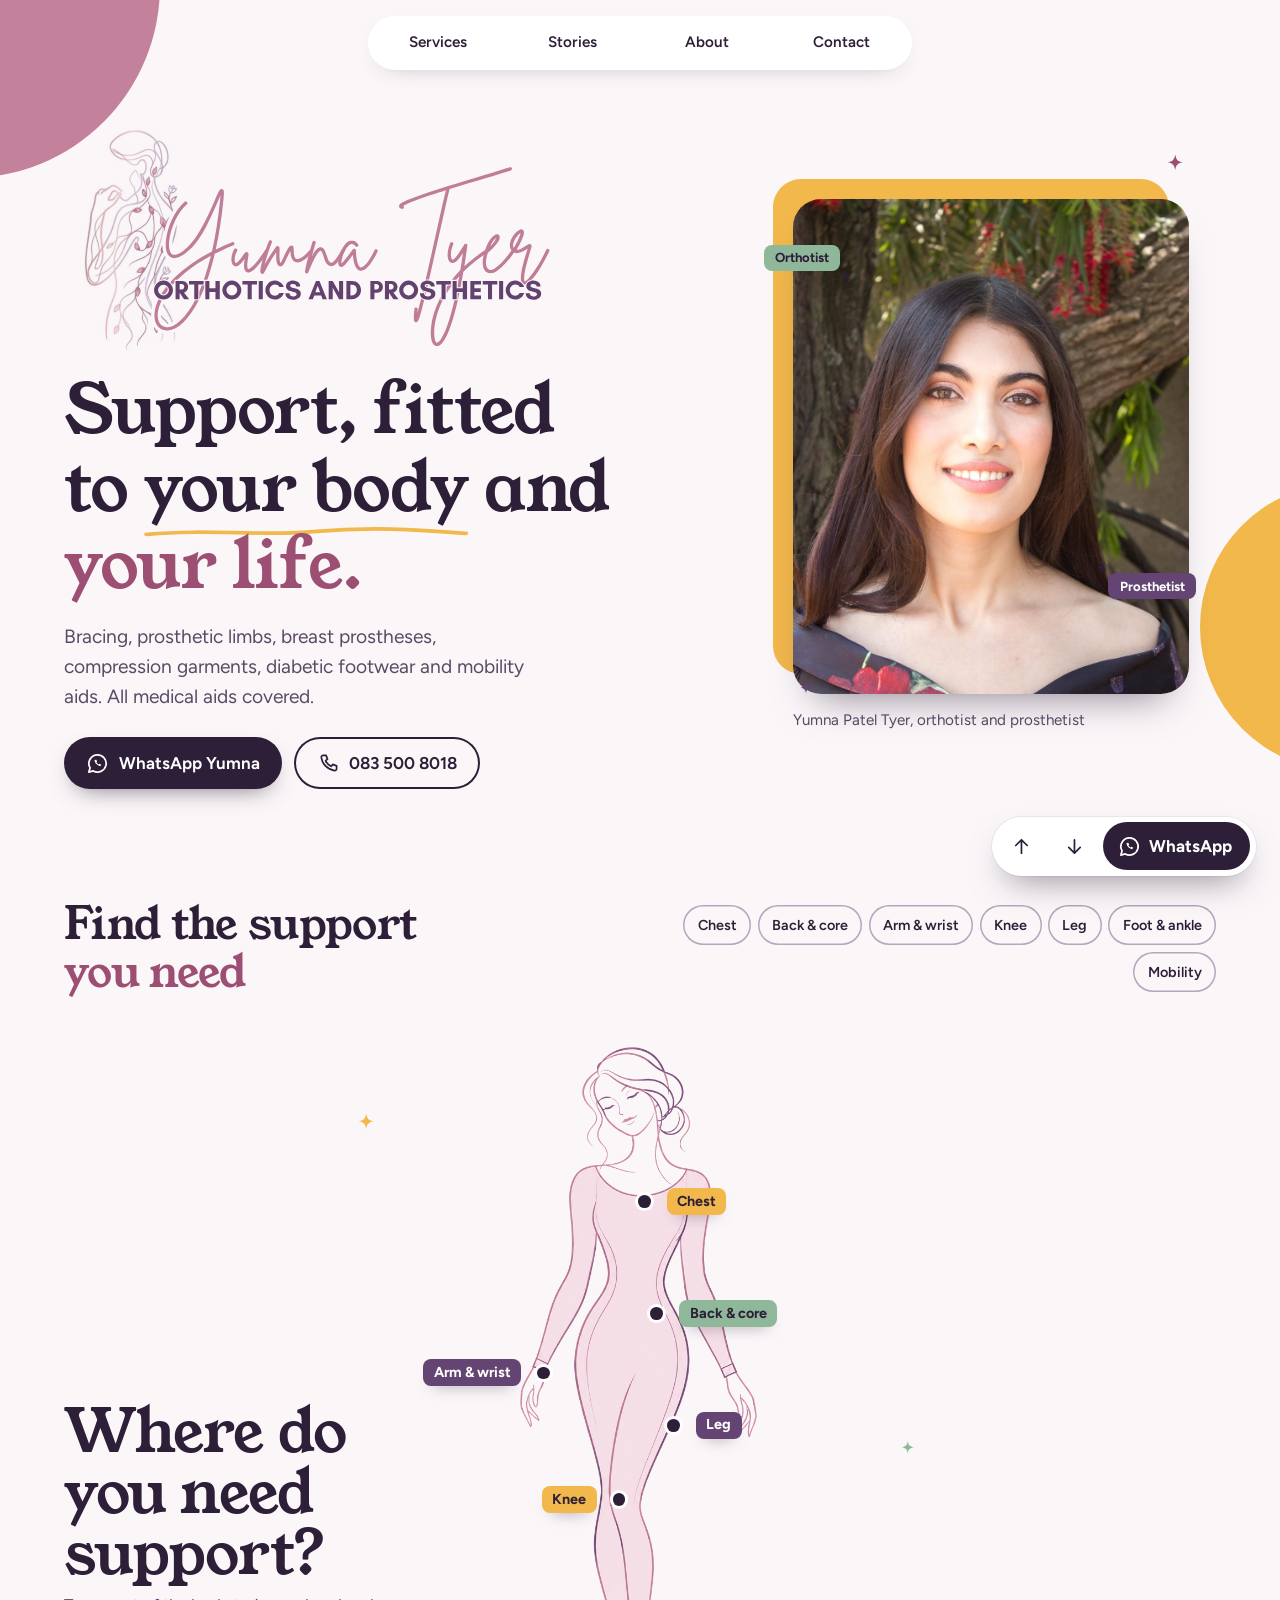
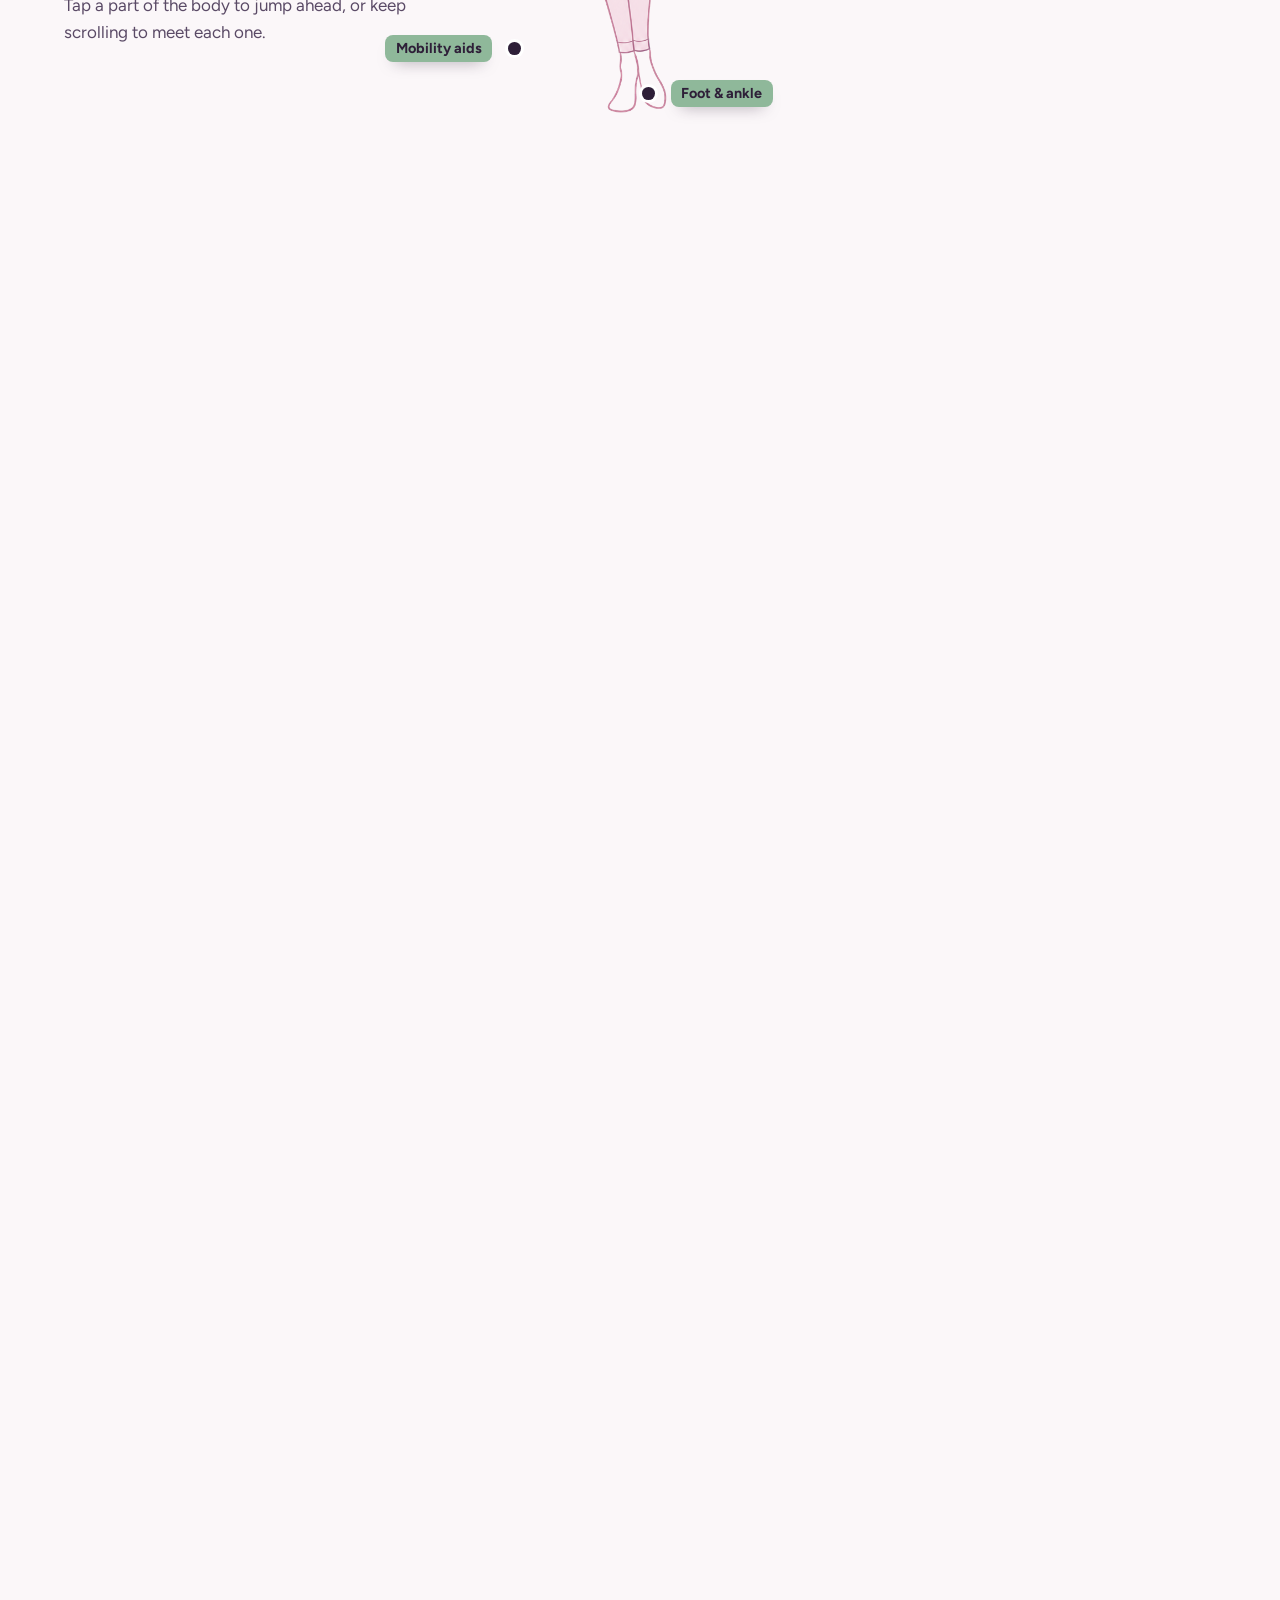
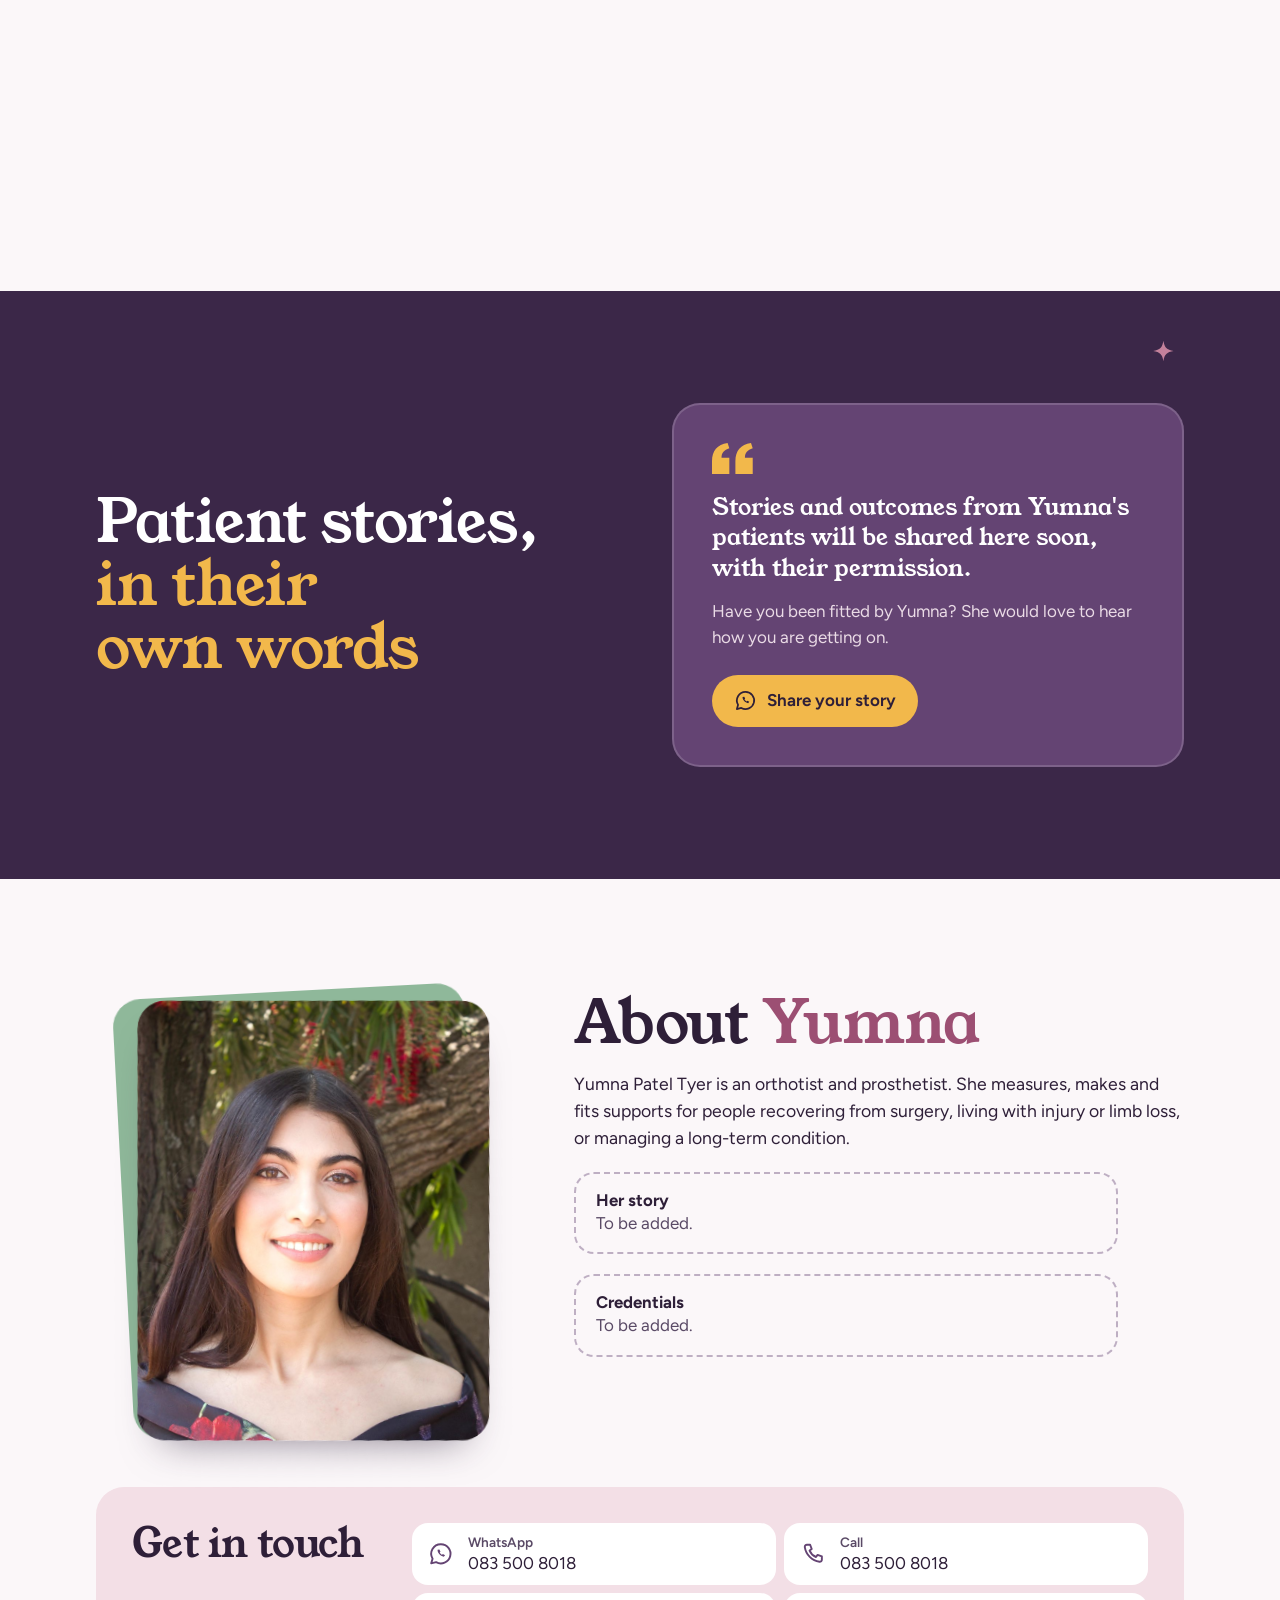
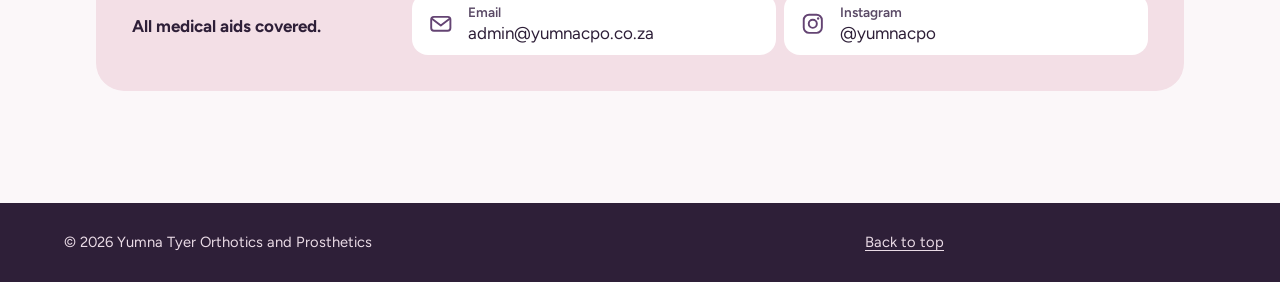
==== commit bbc2fcd2: "feat: add landing page surfaces, css styles, main script, and markup" ====
--- a/index.html
+++ b/index.html
@@ -112,7 +112,7 @@
             </div>
           </article>
 
-          <article class="region" id="region-chest" data-step="1">
+          <article class="region" data-region="region-chest" data-step="1">
             <div class="region__text">
               <h3>Chest</h3>
               <ul class="region__services"><li>Breast prostheses</li><li>Post-mastectomy garments</li></ul>
@@ -126,7 +126,7 @@
             </div>
           </article>
 
-          <article class="region" id="region-back" data-step="2">
+          <article class="region" data-region="region-back" data-step="2">
             <div class="region__text">
               <h3>Back &amp; core</h3>
               <ul class="region__services"><li>Post-op bracing</li><li>Cosmetic post-op compression</li></ul>
@@ -140,7 +140,7 @@
             </div>
           </article>
 
-          <article class="region" id="region-arm" data-step="3">
+          <article class="region" data-region="region-arm" data-step="3">
             <div class="region__text">
               <h3>Arm &amp; wrist</h3>
               <ul class="region__services"><li>Fracture supports</li><li>Injury bracing</li><li>Medical compression garments</li></ul>
@@ -154,7 +154,7 @@
             </div>
           </article>
 
-          <article class="region" id="region-knee" data-step="4">
+          <article class="region" data-region="region-knee" data-step="4">
             <div class="region__text">
               <h3>Knee</h3>
               <ul class="region__services"><li>Injury bracing</li><li>Osteoarthritic bracing</li><li>Post-op bracing</li></ul>
@@ -169,7 +169,7 @@
             </div>
           </article>
 
-          <article class="region" id="region-leg" data-step="5">
+          <article class="region" data-region="region-leg" data-step="5">
             <div class="region__text">
               <h3>Leg</h3>
               <ul class="region__services"><li>Prosthetic limbs</li><li>Medical compression garments</li></ul>
@@ -183,7 +183,7 @@
             </div>
           </article>
 
-          <article class="region" id="region-foot" data-step="6">
+          <article class="region" data-region="region-foot" data-step="6">
             <div class="region__text">
               <h3>Foot &amp; ankle</h3>
               <ul class="region__services"><li>Diabetic footwear</li><li>Fracture supports</li></ul>
@@ -197,7 +197,7 @@
             </div>
           </article>
 
-          <article class="region" id="region-mobility" data-step="7">
+          <article class="region" data-region="region-mobility" data-step="7">
             <div class="region__text">
               <h3>Mobility</h3>
               <ul class="region__services"><li>Wheelchairs</li><li>Mobility aids</li></ul>
--- a/css/styles.css
+++ b/css/styles.css
@@ -47,6 +47,7 @@
 ::selection { background: var(--marigold); color: var(--ink); }
 img, video, svg { display: block; max-width: 100%; }
 img { height: auto; }
+[hidden] { display: none !important; }
 h1, h2, h3, h4, p, ul, figure { margin: 0; }
 ul { padding: 0; list-style: none; }
 a { color: inherit; text-underline-offset: .2em; text-decoration-thickness: .08em; }
@@ -167,7 +168,7 @@
 .rail button[aria-current="true"] { background: var(--ink); color: var(--white); box-shadow: none; }
 
 .figure { position: relative; width: min(62%, 15rem); margin: 1rem auto; }
-.figure__frame { position: relative; aspect-ratio: 9 / 16; }
+.figure__frame { position: relative; aspect-ratio: 9 / 16; isolation: isolate; background: var(--ground); }
 .figure__pose, .figure__clip { position: absolute; inset: 0; width: 100%; height: 100%; object-fit: contain; }
 .figure__pose { opacity: 0; transition: opacity .7s var(--ease); }
 .figure__pose.is-active { opacity: 1; }
@@ -393,7 +394,7 @@
   .about__photo { width: min(100%, 22rem); justify-self: center; }
   .contact { grid-column: 1 / -1; padding: 2.25rem; display: grid; grid-template-columns: auto 1fr; gap: 1rem 3rem; align-items: start; }
   .contact__list { margin: 0; grid-template-columns: 1fr 1fr; grid-row: span 2; }
-  .foot { padding-bottom: 1.75rem; }
+  .foot { padding-bottom: 1.75rem; padding-right: 21rem; }
 
   .dock { left: auto; right: 1.5rem; bottom: 1.5rem; transform: none; }
 }
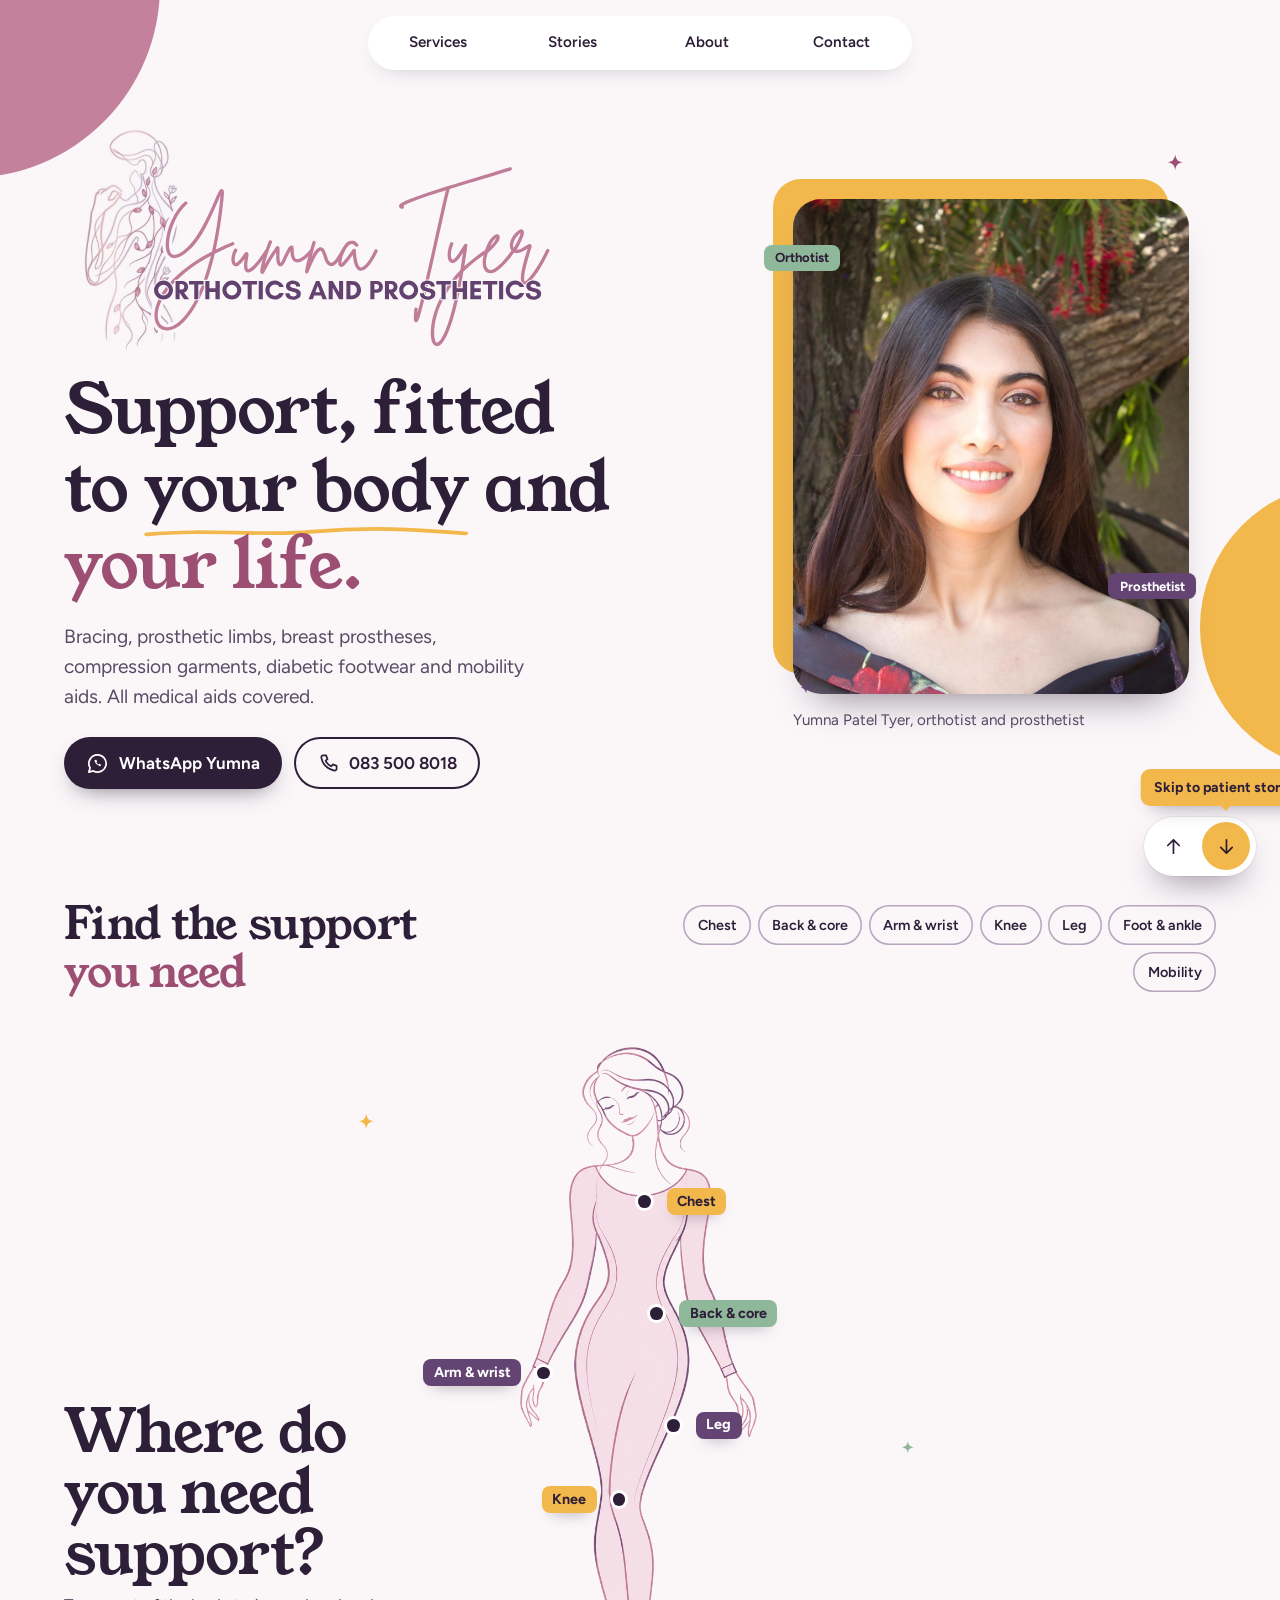
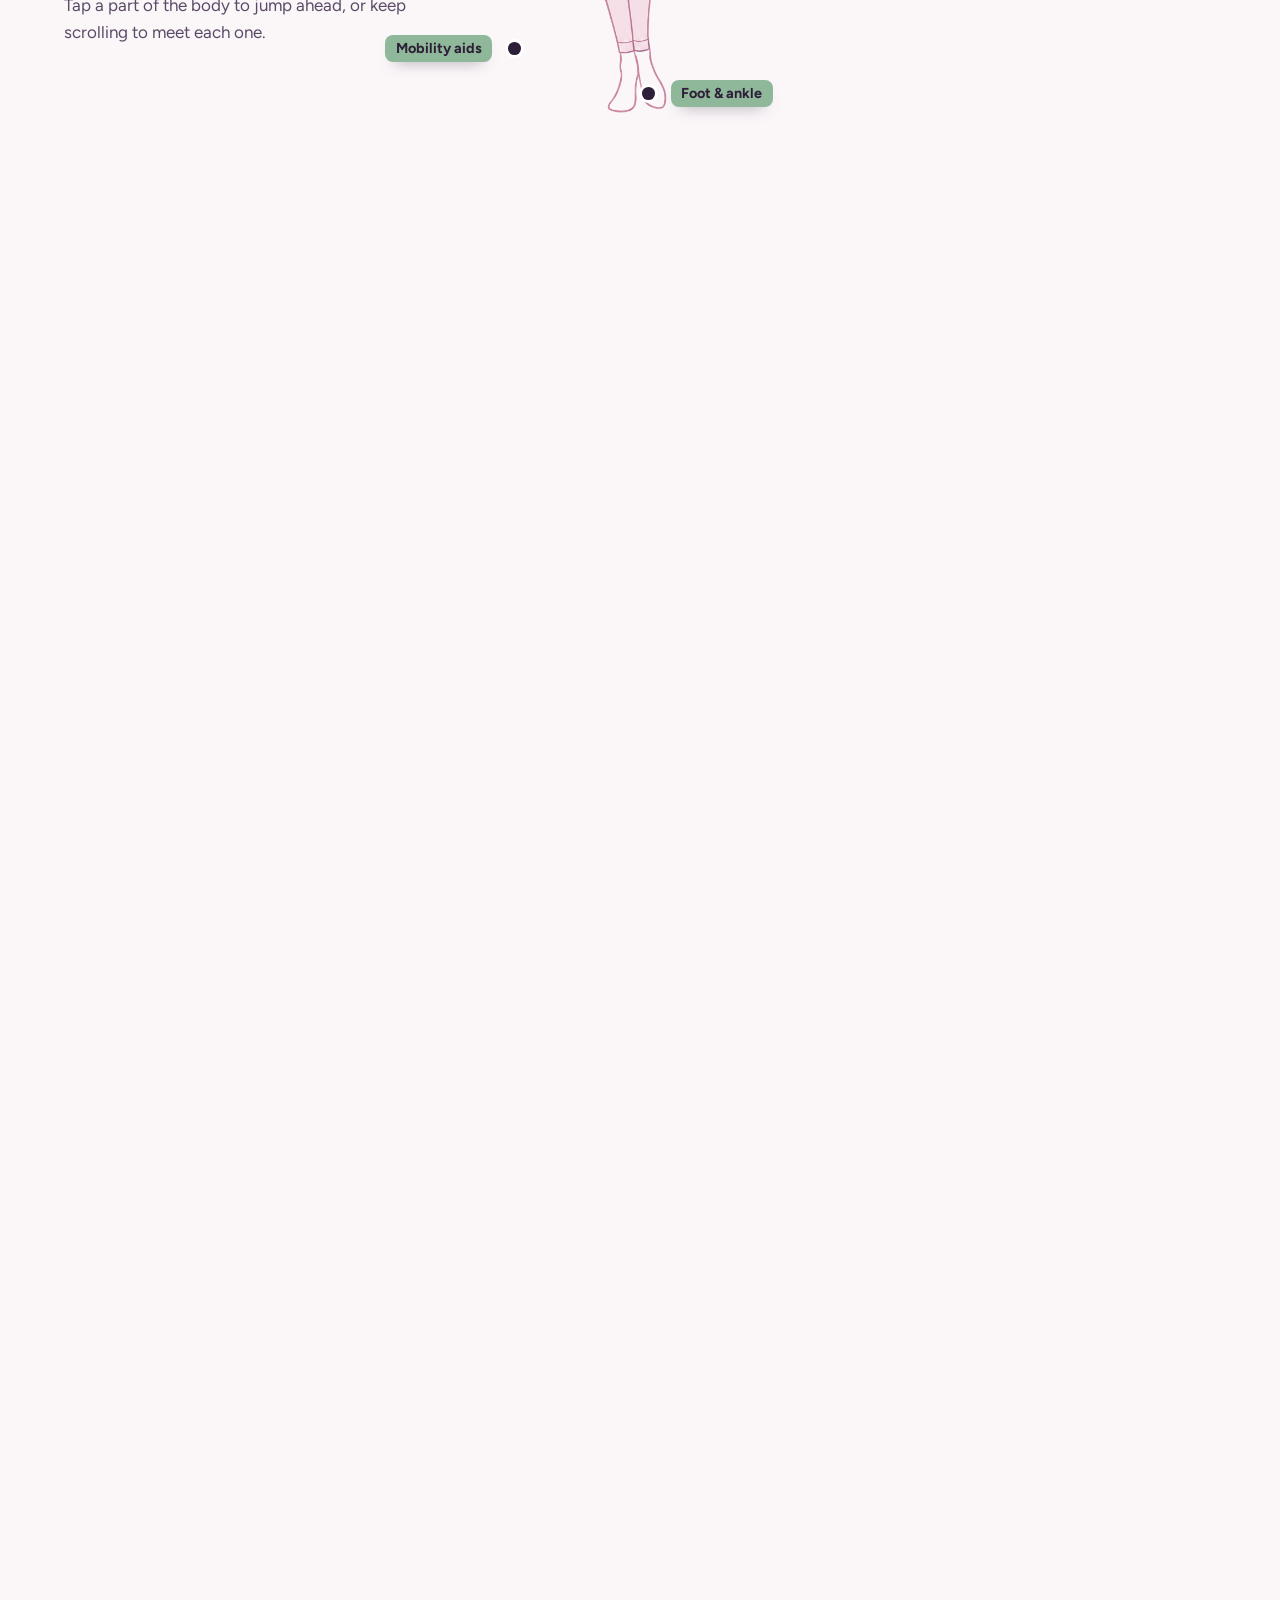
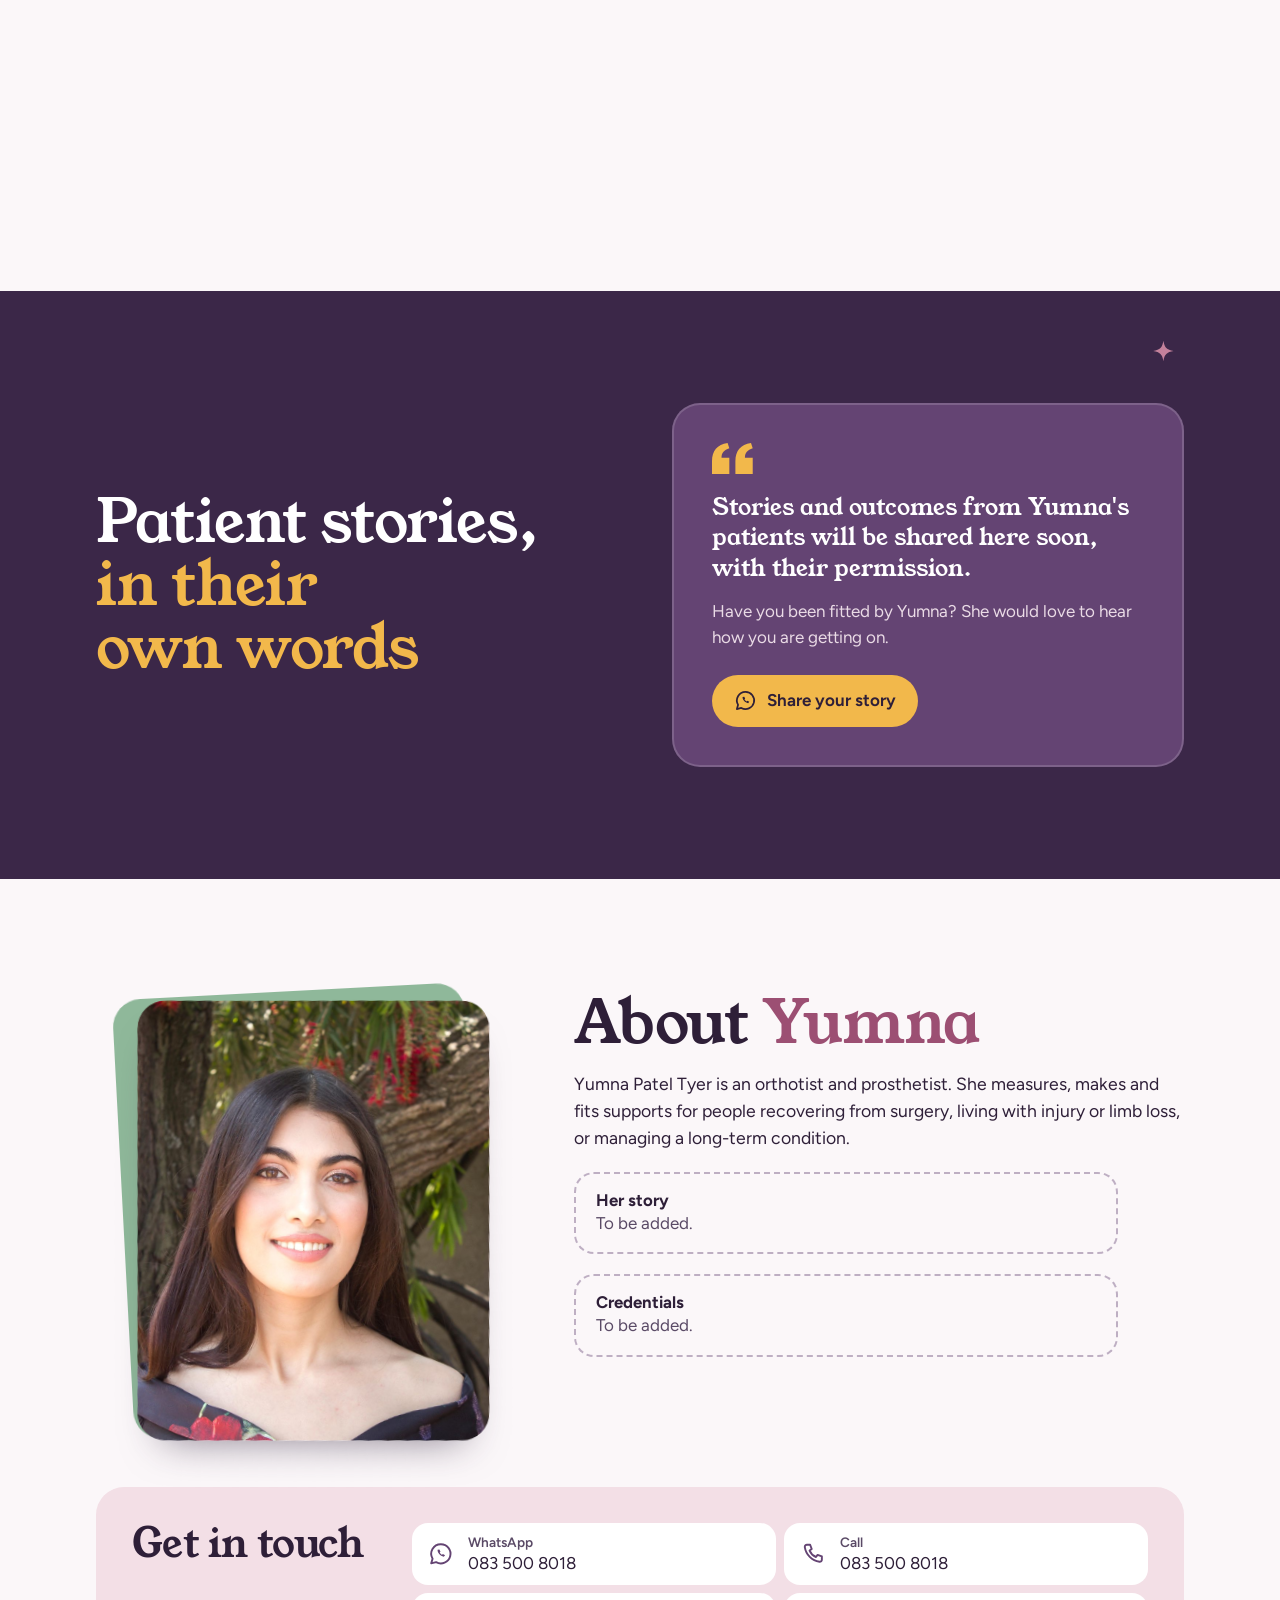
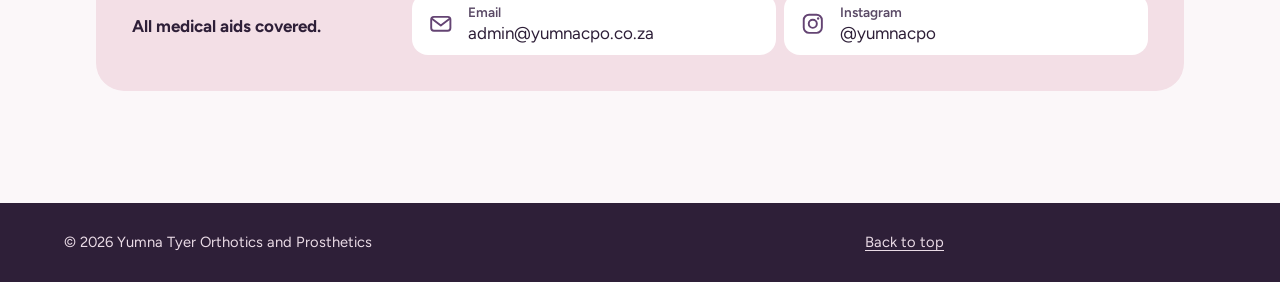
==== commit d7be6eee: "feat: add main stylesheet, HTML markup, and JavaScript for portfolio site" ====
--- a/index.html
+++ b/index.html
@@ -271,6 +271,7 @@
 </footer>
 
 <div class="dock" role="group" aria-label="Quick actions">
+  <span class="dock__hint" role="status">Skip to patient stories</span>
   <button type="button" class="dock__btn" data-nav="prev" aria-label="Previous section"><svg class="icon"><use href="#i-up"/></svg></button>
   <button type="button" class="dock__btn" data-nav="next" aria-label="Next section"><svg class="icon"><use href="#i-down"/></svg></button>
   <a class="dock__wa" href="https://wa.me/27835008018?text=Hi%20Yumna%2C%20I%20found%20you%20through%20your%20website."><svg class="icon"><use href="#i-whatsapp"/></svg><span>WhatsApp</span></a>
--- a/css/styles.css
+++ b/css/styles.css
@@ -168,18 +168,17 @@
 .rail button[aria-current="true"] { background: var(--ink); color: var(--white); box-shadow: none; }
 
 .figure { position: relative; width: min(62%, 15rem); margin: 1rem auto; }
-.figure__frame { position: relative; aspect-ratio: 9 / 16; isolation: isolate; background: var(--ground); }
-.figure__pose, .figure__clip { position: absolute; inset: 0; width: 100%; height: 100%; object-fit: contain; }
+.figure__frame { position: relative; aspect-ratio: 9 / 16; background: var(--ground); }
+.figure__pose, .figure__canvas { position: absolute; inset: 0; width: 100%; height: 100%; object-fit: contain; }
 .figure__pose { opacity: 0; transition: opacity .7s var(--ease); }
 .figure__pose.is-active { opacity: 1; }
-.figure__clip {
-  opacity: 0; pointer-events: none;
-  /* lifts the clip's off-white ground to pure white so multiply leaves no rectangle */
-  filter: brightness(1.085) contrast(1.04); mix-blend-mode: multiply;
-  transition: opacity .25s linear;
-}
-.figure.is-moving .figure__clip.is-live { opacity: 1; }
-.figure.is-moving .figure__pose { opacity: 0; transition-duration: .01s; }
+/* The clips are drawn to this canvas with their ground re-coloured to the page
+   ground, so no blend mode is needed and every browser shows the same colour. */
+.figure__canvas { opacity: 0; pointer-events: none; }
+.figure.is-moving .figure__canvas { opacity: 1; }
+.figure.is-moving .figure__pose { transition: none; }
+/* Source videos must stay rendered for iOS to decode them, so they are shrunk, not hidden. */
+.figure__clip { position: absolute; left: 0; top: 0; width: 2px; height: 2px; opacity: .01; pointer-events: none; }
 .spark--c { color: var(--marigold); left: -18%; top: 14%; }
 .spark--d { color: var(--sage); right: -16%; top: 58%; width: 1.1rem; height: 1.1rem; }
 
@@ -345,8 +344,11 @@
 .dock__wa {
   display: inline-flex; align-items: center; gap: .5rem; height: 3rem; padding: 0 1.15rem 0 .95rem; border-radius: 999px;
   background: var(--ink); color: var(--white); font-weight: 700; text-decoration: none;
-  transition: background-color .2s;
-}
+  white-space: nowrap; overflow: hidden; max-width: 12rem;
+  transition: background-color .2s, max-width .6s var(--ease), padding .6s var(--ease), opacity .3s linear, visibility 0s;
+}
+/* The hero has its own WhatsApp button, so the dock's copy waits until that one scrolls away. */
+.js .dock:not(.has-wa) .dock__wa { max-width: 0; padding-inline: 0; margin-left: -.3rem; opacity: 0; visibility: hidden; transition-delay: 0s, 0s, 0s, 0s, .6s; }
 .dock__wa:hover { background: var(--plum); }
 
 /* ---------- wider screens ---------- */
@@ -412,3 +414,20 @@
   *, *::before, *::after { transition-duration: .01ms !important; animation-duration: .01ms !important; animation-iteration-count: 1 !important; }
   .js .mark { background-size: 100% .16em; }
 }
+
+/* ---------- dock hint ---------- */
+.dock__hint {
+  position: absolute; left: 5.15rem; bottom: calc(100% + .7rem); transform: translate(-50%, 6px);
+  padding: .45rem .8rem; border-radius: .6rem; white-space: nowrap;
+  background: var(--marigold); color: var(--ink); font-size: .88rem; font-weight: 700;
+  box-shadow: 0 10px 20px -12px rgb(46 31 56 / .6);
+  opacity: 0; visibility: hidden; pointer-events: none;
+  transition: opacity .3s linear, transform .5s var(--ease), visibility 0s .3s;
+}
+.dock__hint::after { content: ""; position: absolute; left: 50%; top: 100%; margin-left: -.35rem; border: .35rem solid transparent; border-top-color: var(--marigold); }
+.dock.is-hinting .dock__hint { opacity: 1; visibility: visible; transform: translate(-50%, 0); transition-delay: 0s; }
+.dock.is-hinting [data-nav="next"] { background: var(--marigold); }
+@media (prefers-reduced-motion: no-preference) {
+  .dock.is-hinting [data-nav="next"] .icon { animation: nudge 1.1s var(--ease) 3; }
+}
+@keyframes nudge { 40% { transform: translateY(4px); } }
